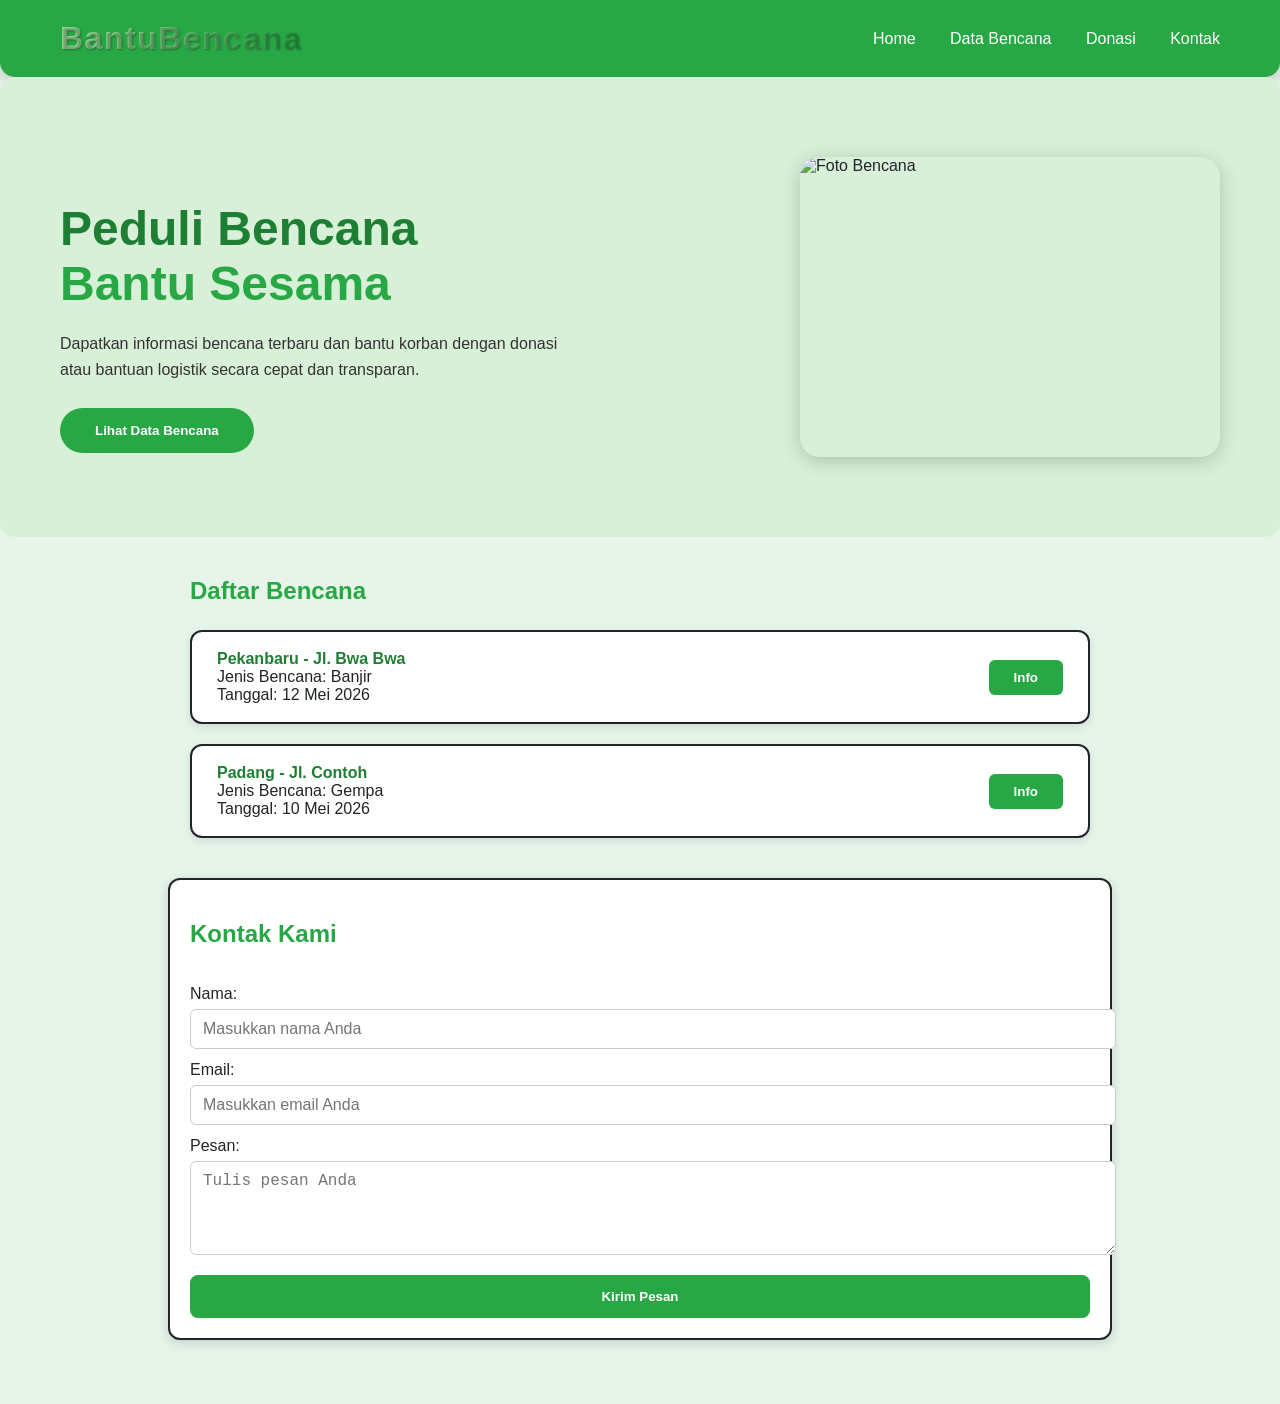
==== index.html @ 79b726b4 "Abdur - index.html & style.css" ====
<!DOCTYPE html>
<html lang="en">
  <head>
      <meta charset="UTF-8">
      <meta name="viewport" content="width=device-width, initial-scale=1.0">
      <title>Document</title>
      <link rel="stylesheet" href="style.css">
  </head>
  <body>
    <nav>
      <div class="logo">BantuBencana</div>
      <div class="menu">
        <a href="#">Home</a>
        <a href="#">Data Bencana</a>
        <a href="#">Donasi</a>
        <a href="#">Kontak</a>
      </div>
    </nav>

    <section class="hero">
      <div class="hero-text">
        <h1>Peduli Bencana <br><span>Bantu Sesama</span></h1>
        <p>Dapatkan informasi bencana terbaru dan bantu korban dengan 
          donasi atau bantuan logistik secara cepat dan transparan.
        </p>
        <button class="hero-btn" onclick="scrollToBencana()">Lihat Data Bencana</button>
      </div>
      <div class="hero-img" id="heroSlider">
        <img src="https://images.unsplash.com/photo-1547683905-f686c993aae5" class="active" alt="Foto Bencana">
        <img src="https://images.unsplash.com/photo-1506744038136-46273834b3fb" alt="Foto Bencana">
        <img src="https://images.unsplash.com/photo-1494526585095-c41746248156" alt="Foto Bencana">
      </div>
    </section>

    <main>
      <h2>Daftar Bencana</h2>
      <div id="bencanaList"></div>
    
      <div id="detailBencana" style="display:none;">
        <h3>Detail Bencana</h3>
        <p><strong>Tempat:</strong> <span id="tempat"></span></p>
        <p><strong>Jenis Bencana:</strong> <span id="jenis"></span></p>
        <p><strong>Tanggal:</strong> <span id="tanggal"></span></p>
        <p><strong>Deskripsi:</strong> <span id="deskripsi"></span></p>
        <br>
        <button class="donasi-btn" onclick="donasiBarang()">Donasi Barang</button>
        <button class="donasi-btn" onclick="donasiUang()">Donasi Uang</button>
      </div>
    </main>

    <section id="kontak" style="max-width:900px; margin:40px auto 60px; padding:20px; background:white; border:2px solid #212529; border-radius:12px; box-shadow:0 3px 12px rgba(0,0,0,0.15);">
      <h2>Kontak Kami</h2>
      <form id="contactForm" style="display:flex; flex-direction:column;">
        <label for="nama" style="margin:12px 0 6px;">Nama:</label>
        <input type="text" id="nama" required placeholder="Masukkan nama Anda" />

        <label for="email" style="margin:12px 0 6px;">Email:</label>
        <input type="email" id="email" required placeholder="Masukkan email Anda" />

        <label for="pesan" style="margin:12px 0 6px;">Pesan:</label>
        <textarea id="pesan" rows="4" required placeholder="Tulis pesan Anda"></textarea>

        <button type="submit">Kirim Pesan</button>
      </form>
    </section>

    <script src="script.js"></script>
  </body>
</html>
---- style.css ----
body {
  margin: 0;
  font-family: "Poppins", Arial, Helvetica, sans-serif;
  background: #e6f4ea;
  color: #212529;
}
nav {
  display: flex;
  justify-content: space-between;
  align-items: center;
  padding: 20px 60px;
  background: #28a745;
  color: white;
  box-shadow: 0 4px 15px rgba(0, 0, 0, 0.2);
  border-radius: 0 0 15px 15px;
}
.logo {
  font-family: "Poppins", sans-serif;
  font-size: 32px;
  font-weight: 700;
  background: linear-gradient(90deg, #a8e6a3, #28a745);
  -webkit-background-clip: text;
  -webkit-text-fill-color: transparent;
  letter-spacing: 1.5px;
  text-shadow: 1px 1px 2px rgba(0, 0, 0, 0.3);
}
.menu a {
  margin-left: 30px;
  text-decoration: none;
  color: white;
  font-weight: 500;
  transition:
    color 0.3s,
    transform 0.3s;
}
.menu a:hover {
  color: #d4f0d4;
  transform: scale(1.05);
}
.hero {
  display: flex;
  align-items: center;
  justify-content: space-between;
  padding: 80px 60px;
  background: #d8f0d8;
  gap: 40px;
  flex-wrap: wrap;
  border-radius: 15px;
}
.hero-text {
  max-width: 500px;
}
.hero-text h1 {
  font-size: 48px;
  margin-bottom: 20px;
  color: #1e7e34;
}
.hero-text span {
  color: #28a745;
}
.hero-text p {
  line-height: 1.6;
  margin-bottom: 25px;
  color: #333;
}
.hero-btn {
  background: #28a745;
  color: white;
  border: none;
  padding: 15px 35px;
  border-radius: 30px;
  font-weight: bold;
  cursor: pointer;
  transition:
    background 0.3s,
    transform 0.3s;
}
.hero-btn:hover {
  background: #1e7e34;
  transform: scale(1.05);
}
.hero-img {
  position: relative;
  width: 420px;
  height: 300px;
  border-radius: 20px;
  overflow: hidden;
  box-shadow: 0 4px 20px rgba(0, 0, 0, 0.2);
}
.hero-img img {
  width: 100%;
  height: 100%;
  object-fit: cover;
  position: absolute;
  top: 0;
  left: 0;
  opacity: 0;
  transition: opacity 1s ease-in-out;
}
.hero-img img.active {
  opacity: 1;
}
main {
  max-width: 900px;
  margin: 40px auto;
  padding: 0 20px;
}
h2 {
  color: #28a745;
  margin-bottom: 25px;
}
.bencana-item {
  display: flex;
  justify-content: space-between;
  align-items: center;
  border: 2px solid #212529;
  background: white;
  padding: 18px 25px;
  margin-bottom: 20px;
  border-radius: 12px;
  box-shadow: 0 3px 10px rgba(0, 0, 0, 0.1);
  transition:
    transform 0.3s,
    box-shadow 0.3s;
}
.bencana-item:hover {
  transform: translateY(-3px);
  box-shadow: 0 6px 20px rgba(0, 0, 0, 0.2);
}
.bencana-info strong {
  color: #1e7e34;
}
.info-btn {
  background: #28a745;
  border: none;
  color: white;
  padding: 10px 25px;
  border-radius: 6px;
  cursor: pointer;
  font-weight: bold;
  transition:
    background 0.3s,
    transform 0.3s;
}
.info-btn:hover {
  background: #1e7e34;
  transform: scale(1.05);
}
#detailBencana {
  margin-top: 30px;
  background: white;
  border: 2px solid #212529;
  border-radius: 12px;
  padding: 25px;
  box-shadow: 0 3px 12px rgba(0, 0, 0, 0.15);
}
#detailBencana h3 {
  color: #28a745;
}
.donasi-btn {
  background: #28a745;
  border: none;
  color: white;
  padding: 14px 30px;
  margin-right: 15px;
  border-radius: 8px;
  cursor: pointer;
  font-weight: bold;
  transition:
    background 0.3s,
    transform 0.3s;
}
.donasi-btn:hover {
  background: #1e7e34;
  transform: scale(1.05);
}
#kontak input,
#kontak textarea {
  width: 100%;
  padding: 10px 12px;
  border-radius: 6px;
  border: 1.5px solid #ccc;
  font-size: 1rem;
}
#kontak button {
  margin-top: 20px;
  background: #28a745;
  color: white;
  border: none;
  padding: 14px 30px;
  border-radius: 8px;
  font-weight: bold;
  cursor: pointer;
  transition:
    background 0.3s,
    transform 0.3s;
}
#kontak button:hover {
  background: #1e7e34;
  transform: scale(1.05);
}
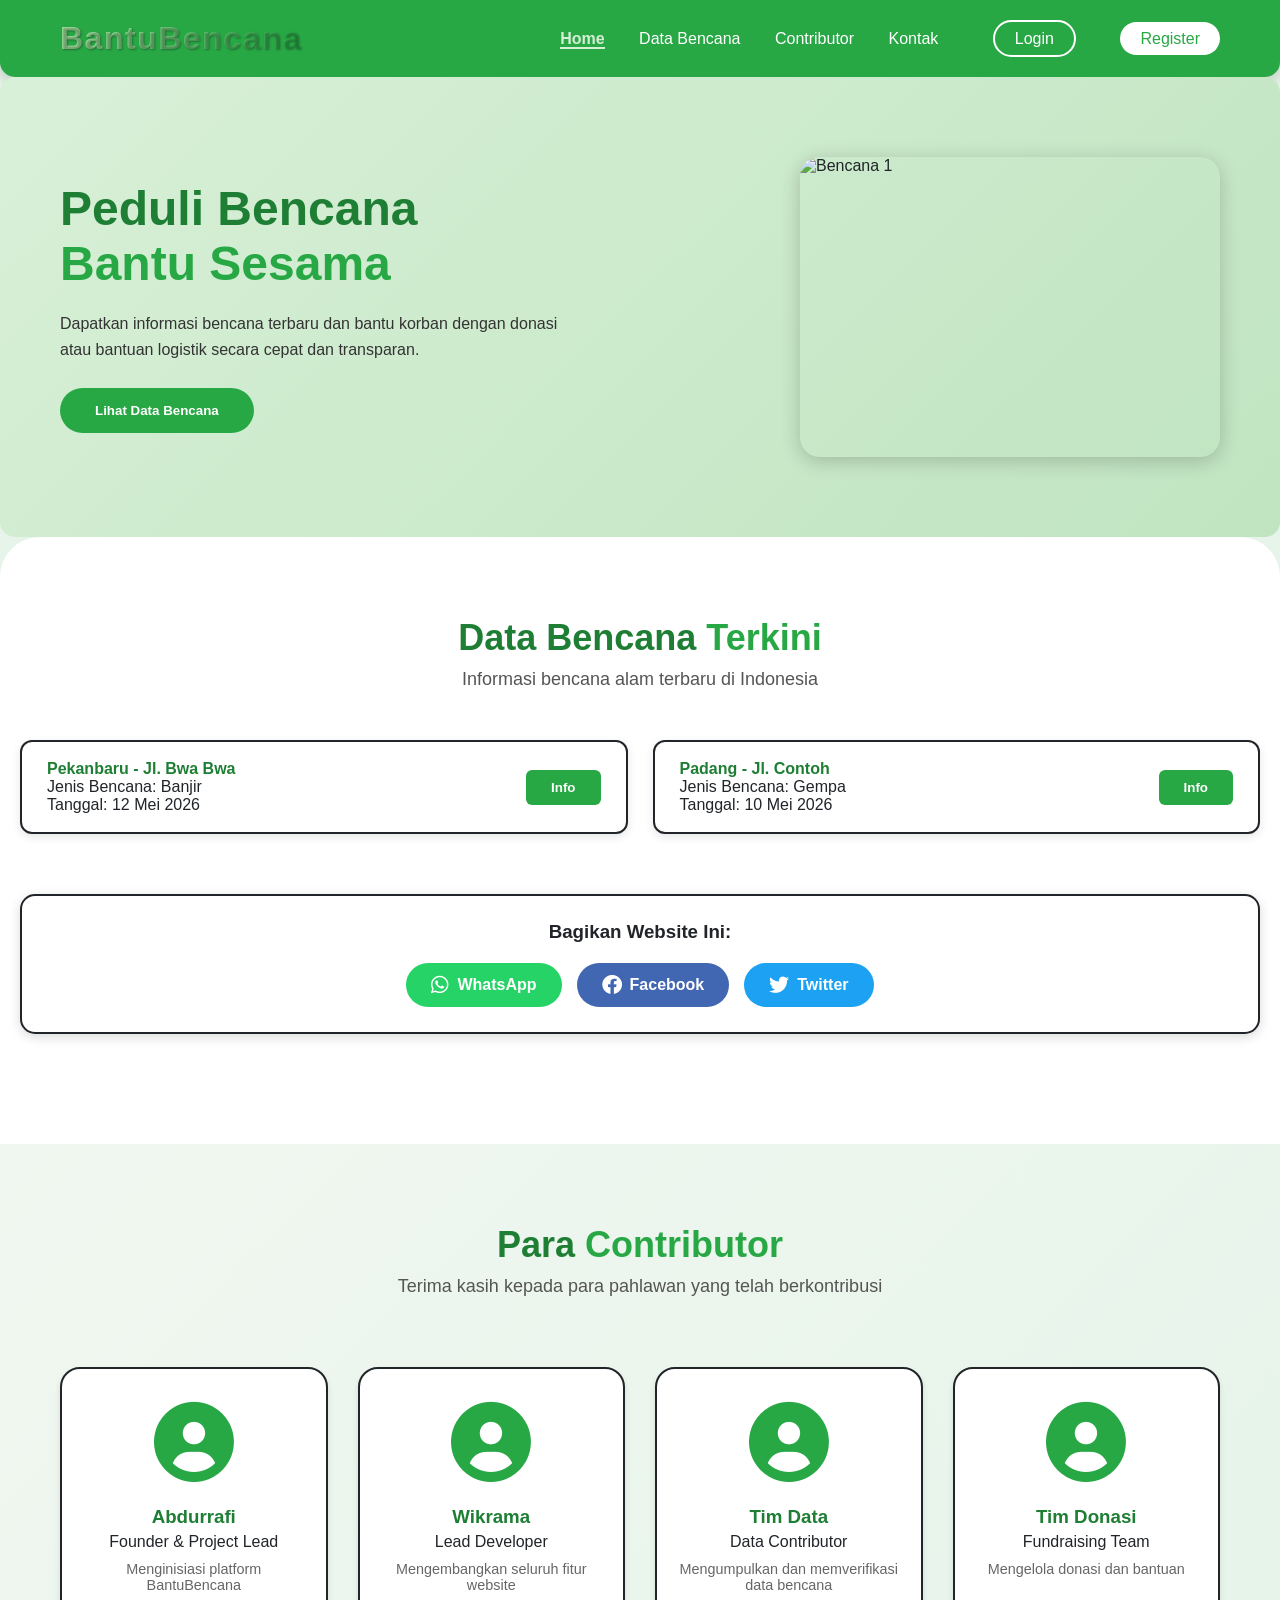
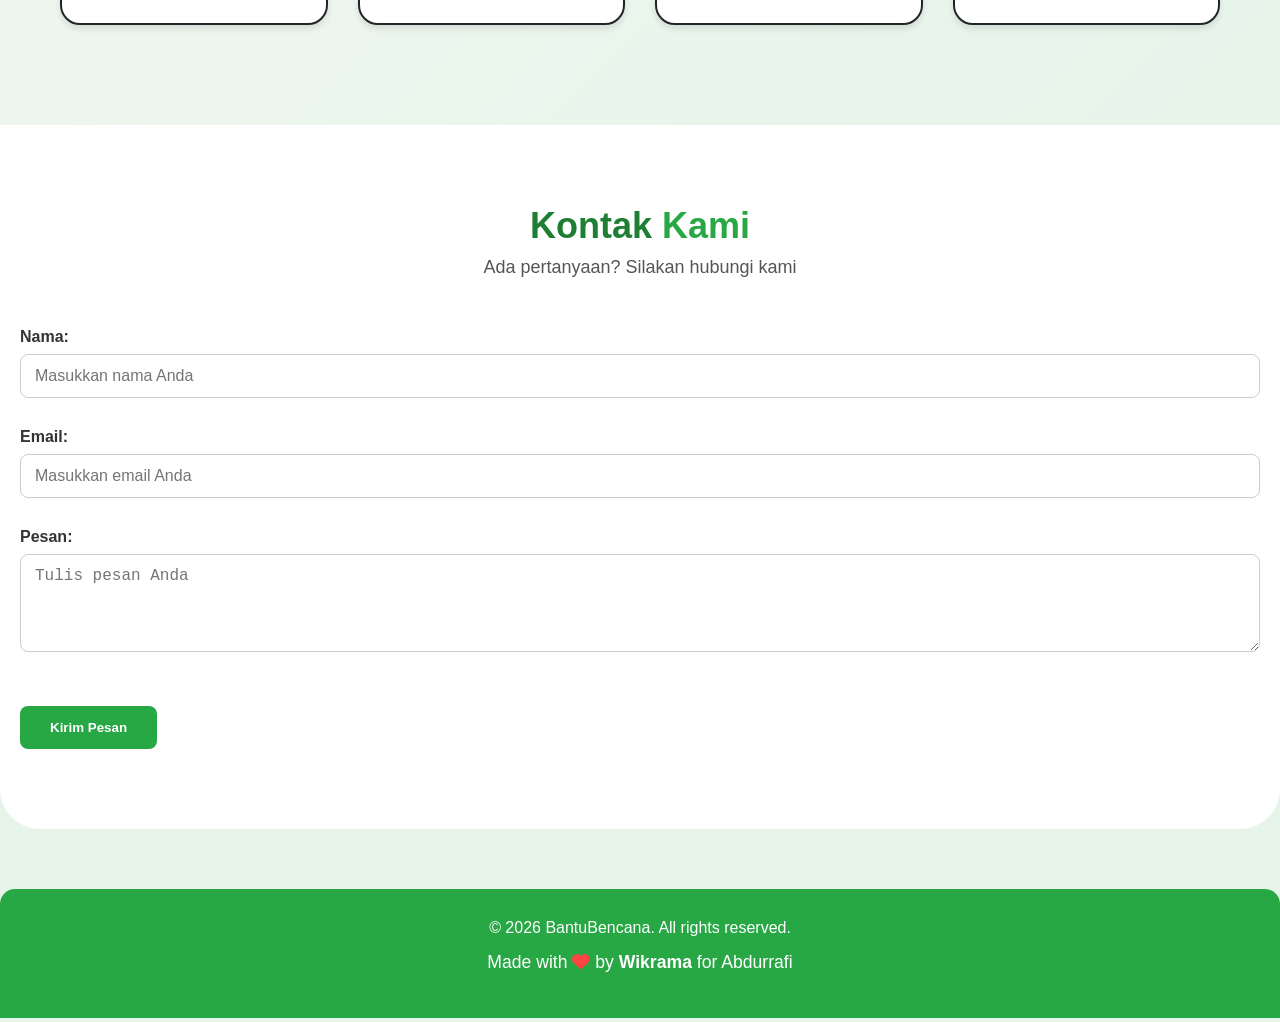
==== commit 8267571c: "fadlan - semua" ====
--- a/index.html
+++ b/index.html
@@ -1,69 +1,200 @@
 <!DOCTYPE html>
 <html lang="en">
-  <head>
-      <meta charset="UTF-8">
-      <meta name="viewport" content="width=device-width, initial-scale=1.0">
-      <title>Document</title>
-      <link rel="stylesheet" href="style.css">
-  </head>
-  <body>
+<head>
+    <meta charset="UTF-8">
+    <meta name="viewport" content="width=device-width, initial-scale=1.0">
+    <title>BantuBencana - Peduli Sesama</title>
+    <link rel="stylesheet" href="style.css">
+    <link rel="stylesheet" href="https://cdnjs.cloudflare.com/ajax/libs/font-awesome/6.0.0/css/all.min.css">
+</head>
+<body>
+
     <nav>
-      <div class="logo">BantuBencana</div>
-      <div class="menu">
-        <a href="#">Home</a>
-        <a href="#">Data Bencana</a>
-        <a href="#">Donasi</a>
-        <a href="#">Kontak</a>
-      </div>
+        <div class="logo">BantuBencana</div>
+        <div class="menu">
+            <a href="#home" class="active">Home</a>
+            <a href="#bencana">Data Bencana</a>
+            <a href="#contributor">Contributor</a>
+            <a href="#kontak">Kontak</a>
+            <div class="auth-links">
+                <a href="#" class="login-btn" onclick="openModal('login')">Login</a>
+                <a href="#" class="register-btn" onclick="openModal('register')">Register</a>
+            </div>
+        </div>
     </nav>
 
-    <section class="hero">
-      <div class="hero-text">
-        <h1>Peduli Bencana <br><span>Bantu Sesama</span></h1>
-        <p>Dapatkan informasi bencana terbaru dan bantu korban dengan 
-          donasi atau bantuan logistik secara cepat dan transparan.
-        </p>
-        <button class="hero-btn" onclick="scrollToBencana()">Lihat Data Bencana</button>
-      </div>
-      <div class="hero-img" id="heroSlider">
-        <img src="https://images.unsplash.com/photo-1547683905-f686c993aae5" class="active" alt="Foto Bencana">
-        <img src="https://images.unsplash.com/photo-1506744038136-46273834b3fb" alt="Foto Bencana">
-        <img src="https://images.unsplash.com/photo-1494526585095-c41746248156" alt="Foto Bencana">
-      </div>
-    </section>
-
-    <main>
-      <h2>Daftar Bencana</h2>
-      <div id="bencanaList"></div>
-    
-      <div id="detailBencana" style="display:none;">
-        <h3>Detail Bencana</h3>
-        <p><strong>Tempat:</strong> <span id="tempat"></span></p>
-        <p><strong>Jenis Bencana:</strong> <span id="jenis"></span></p>
-        <p><strong>Tanggal:</strong> <span id="tanggal"></span></p>
-        <p><strong>Deskripsi:</strong> <span id="deskripsi"></span></p>
-        <br>
-        <button class="donasi-btn" onclick="donasiBarang()">Donasi Barang</button>
-        <button class="donasi-btn" onclick="donasiUang()">Donasi Uang</button>
-      </div>
-    </main>
-
-    <section id="kontak" style="max-width:900px; margin:40px auto 60px; padding:20px; background:white; border:2px solid #212529; border-radius:12px; box-shadow:0 3px 12px rgba(0,0,0,0.15);">
-      <h2>Kontak Kami</h2>
-      <form id="contactForm" style="display:flex; flex-direction:column;">
-        <label for="nama" style="margin:12px 0 6px;">Nama:</label>
-        <input type="text" id="nama" required placeholder="Masukkan nama Anda" />
-
-        <label for="email" style="margin:12px 0 6px;">Email:</label>
-        <input type="email" id="email" required placeholder="Masukkan email Anda" />
-
-        <label for="pesan" style="margin:12px 0 6px;">Pesan:</label>
-        <textarea id="pesan" rows="4" required placeholder="Tulis pesan Anda"></textarea>
-
-        <button type="submit">Kirim Pesan</button>
-      </form>
-    </section>
+
+    <section id="home" class="hero">
+        <div class="hero-text">
+            <h1>Peduli Bencana <br><span>Bantu Sesama</span></h1>
+            <p>Dapatkan informasi bencana terbaru dan bantu korban dengan donasi atau bantuan logistik secara cepat dan transparan.</p>
+            <button class="hero-btn" onclick="scrollToSection('bencana')">Lihat Data Bencana</button>
+        </div>
+        <div class="hero-img" id="heroSlider">
+            <img src="https://images.unsplash.com/photo-1547683905-f686c993aae5?w=500" class="active" alt="Bencana 1">
+            <img src="https://images.unsplash.com/photo-1506744038136-46273834b3fb?w=500" alt="Bencana 2">
+            <img src="https://images.unsplash.com/photo-1494526585095-c41746248156?w=500" alt="Bencana 3">
+        </div>
+    </section>
+
+    <section id="bencana" class="section">
+        <div class="section-header">
+            <h2>Data Bencana <span>Terkini</span></h2>
+            <p>Informasi bencana alam terbaru di Indonesia</p>
+        </div>
+        
+        <div class="bencana-grid" id="bencanaList">
+        </div>
+
+        <div class="social-share">
+            <h3>Bagikan Website Ini:</h3>
+            <div class="share-buttons">
+                <a href="#" class="share-btn whatsapp" onclick="shareWhatsApp()"><i class="fab fa-whatsapp"></i> WhatsApp</a>
+                <a href="#" class="share-btn facebook" onclick="shareFacebook()"><i class="fab fa-facebook"></i> Facebook</a>
+                <a href="#" class="share-btn twitter" onclick="shareTwitter()"><i class="fab fa-twitter"></i> Twitter</a>
+            </div>
+        </div>
+    </section>
+
+    <section id="contributor" class="section">
+        <div class="section-header">
+            <h2>Para <span>Contributor</span></h2>
+            <p>Terima kasih kepada para pahlawan yang telah berkontribusi</p>
+        </div>
+
+        <div class="contributor-grid">
+            <div class="contributor-card">
+                <div class="contributor-icon">
+                    <i class="fas fa-user-circle"></i>
+                </div>
+                <h3>Abdurrafi</h3>
+                <p>Founder & Project Lead</p>
+                <p class="contributor-desc">Menginisiasi platform BantuBencana</p>
+            </div>
+            
+            <div class="contributor-card">
+                <div class="contributor-icon">
+                    <i class="fas fa-user-circle"></i>
+                </div>
+                <h3>Wikrama</h3>
+                <p>Lead Developer</p>
+                <p class="contributor-desc">Mengembangkan seluruh fitur website</p>
+            </div>
+            
+            <div class="contributor-card">
+                <div class="contributor-icon">
+                    <i class="fas fa-user-circle"></i>
+                </div>
+                <h3>Tim Data</h3>
+                <p>Data Contributor</p>
+                <p class="contributor-desc">Mengumpulkan dan memverifikasi data bencana</p>
+            </div>
+            
+            <div class="contributor-card">
+                <div class="contributor-icon">
+                    <i class="fas fa-user-circle"></i>
+                </div>
+                <h3>Tim Donasi</h3>
+                <p>Fundraising Team</p>
+                <p class="contributor-desc">Mengelola donasi dan bantuan</p>
+            </div>
+        </div>
+    </section>
+
+    <section id="kontak" class="section">
+        <div class="section-header">
+            <h2>Kontak <span>Kami</span></h2>
+            <p>Ada pertanyaan? Silakan hubungi kami</p>
+        </div>
+
+        <div class="kontak-container">
+            <form id="contactForm">
+                <div class="form-group">
+                    <label for="nama">Nama:</label>
+                    <input type="text" id="nama" required placeholder="Masukkan nama Anda">
+                </div>
+
+                <div class="form-group">
+                    <label for="email">Email:</label>
+                    <input type="email" id="email" required placeholder="Masukkan email Anda">
+                </div>
+
+                <div class="form-group">
+                    <label for="pesan">Pesan:</label>
+                    <textarea id="pesan" rows="4" required placeholder="Tulis pesan Anda"></textarea>
+                </div>
+
+                <button type="submit">Kirim Pesan</button>
+            </form>
+        </div>
+    </section>
+
+    <div id="authModal" class="modal">
+        <div class="modal-content">
+            <span class="close" onclick="closeModal()">&times;</span>
+            <div id="loginForm">
+                <h2>Login ke <span>BantuBencana</span></h2>
+                <form onsubmit="handleLogin(event)">
+                    <div class="form-group">
+                        <label for="loginEmail">Email</label>
+                        <input type="email" id="loginEmail" required placeholder="Masukkan email">
+                    </div>
+                    <div class="form-group">
+                        <label for="loginPassword">Password</label>
+                        <input type="password" id="loginPassword" required placeholder="Masukkan password">
+                    </div>
+                    <button type="submit" class="auth-btn">Login</button>
+                </form>
+                <p class="auth-link">Belum punya akun? <a href="#" onclick="switchModal('register')">Daftar</a></p>
+            </div>
+
+            <div id="registerForm" style="display:none;">
+                <h2>Daftar <span>BantuBencana</span></h2>
+                <form onsubmit="handleRegister(event)">
+                    <div class="form-group">
+                        <label for="regNama">Nama Lengkap</label>
+                        <input type="text" id="regNama" required placeholder="Masukkan nama">
+                    </div>
+                    <div class="form-group">
+                        <label for="regEmail">Email</label>
+                        <input type="email" id="regEmail" required placeholder="Masukkan email">
+                    </div>
+                    <div class="form-group">
+                        <label for="regPassword">Password</label>
+                        <input type="password" id="regPassword" required placeholder="Buat password">
+                    </div>
+                    <div class="form-group">
+                        <label for="regConfirm">Konfirmasi Password</label>
+                        <input type="password" id="regConfirm" required placeholder="Ulangi password">
+                    </div>
+                    <button type="submit" class="auth-btn">Daftar</button>
+                </form>
+                <p class="auth-link">Sudah punya akun? <a href="#" onclick="switchModal('login')">Login</a></p>
+            </div>
+        </div>
+    </div>
+
+    <div id="detailModal" class="modal">
+        <div class="modal-content">
+            <span class="close" onclick="closeDetailModal()">&times;</span>
+            <h3 id="modalTempat"></h3>
+            <p><strong>Jenis Bencana:</strong> <span id="modalJenis"></span></p>
+            <p><strong>Tanggal:</strong> <span id="modalTanggal"></span></p>
+            <p><strong>Deskripsi:</strong> <span id="modalDeskripsi"></span></p>
+            <div class="modal-actions">
+                <button class="donasi-btn" onclick="donasiBarang()">Donasi Barang</button>
+                <button class="donasi-btn" onclick="donasiUang()">Donasi Uang</button>
+            </div>
+        </div>
+    </div>
+
+    <footer>
+        <div class="footer-content">
+            <p>&copy; 2026 BantuBencana. All rights reserved.</p>
+            <p class="made-by">Made with <i class="fas fa-heart" style="color: #ff4444;"></i> by <strong>Wikrama</strong> for Abdurrafi</p>
+        </div>
+    </footer>
 
     <script src="script.js"></script>
-  </body>
+</body>
 </html>
--- a/style.css
+++ b/style.css
@@ -1,9 +1,16 @@
+* {
+  margin: 0;
+  padding: 0;
+  box-sizing: border-box;
+}
+
 body {
   margin: 0;
   font-family: "Poppins", Arial, Helvetica, sans-serif;
   background: #e6f4ea;
   color: #212529;
 }
+
 nav {
   display: flex;
   justify-content: space-between;
@@ -14,16 +21,18 @@
   box-shadow: 0 4px 15px rgba(0, 0, 0, 0.2);
   border-radius: 0 0 15px 15px;
 }
+
 .logo {
   font-family: "Poppins", sans-serif;
   font-size: 32px;
   font-weight: 700;
   background: linear-gradient(90deg, #a8e6a3, #28a745);
-  -webkit-background-clip: text;
+  background-clip: text;
   -webkit-text-fill-color: transparent;
   letter-spacing: 1.5px;
   text-shadow: 1px 1px 2px rgba(0, 0, 0, 0.3);
 }
+
 .menu a {
   margin-left: 30px;
   text-decoration: none;
@@ -33,10 +42,12 @@
     color 0.3s,
     transform 0.3s;
 }
+
 .menu a:hover {
   color: #d4f0d4;
   transform: scale(1.05);
 }
+
 .hero {
   display: flex;
   align-items: center;
@@ -47,22 +58,27 @@
   flex-wrap: wrap;
   border-radius: 15px;
 }
+
 .hero-text {
   max-width: 500px;
 }
+
 .hero-text h1 {
   font-size: 48px;
   margin-bottom: 20px;
   color: #1e7e34;
 }
+
 .hero-text span {
   color: #28a745;
 }
+
 .hero-text p {
   line-height: 1.6;
   margin-bottom: 25px;
   color: #333;
 }
+
 .hero-btn {
   background: #28a745;
   color: white;
@@ -75,10 +91,12 @@
     background 0.3s,
     transform 0.3s;
 }
+
 .hero-btn:hover {
   background: #1e7e34;
   transform: scale(1.05);
 }
+
 .hero-img {
   position: relative;
   width: 420px;
@@ -87,6 +105,7 @@
   overflow: hidden;
   box-shadow: 0 4px 20px rgba(0, 0, 0, 0.2);
 }
+
 .hero-img img {
   width: 100%;
   height: 100%;
@@ -97,18 +116,22 @@
   opacity: 0;
   transition: opacity 1s ease-in-out;
 }
+
 .hero-img img.active {
   opacity: 1;
 }
+
 main {
   max-width: 900px;
   margin: 40px auto;
   padding: 0 20px;
 }
+
 h2 {
   color: #28a745;
   margin-bottom: 25px;
 }
+
 .bencana-item {
   display: flex;
   justify-content: space-between;
@@ -123,13 +146,16 @@
     transform 0.3s,
     box-shadow 0.3s;
 }
+
 .bencana-item:hover {
   transform: translateY(-3px);
   box-shadow: 0 6px 20px rgba(0, 0, 0, 0.2);
 }
+
 .bencana-info strong {
   color: #1e7e34;
 }
+
 .info-btn {
   background: #28a745;
   border: none;
@@ -142,10 +168,12 @@
     background 0.3s,
     transform 0.3s;
 }
+
 .info-btn:hover {
   background: #1e7e34;
   transform: scale(1.05);
 }
+
 #detailBencana {
   margin-top: 30px;
   background: white;
@@ -154,9 +182,11 @@
   padding: 25px;
   box-shadow: 0 3px 12px rgba(0, 0, 0, 0.15);
 }
+
 #detailBencana h3 {
   color: #28a745;
 }
+
 .donasi-btn {
   background: #28a745;
   border: none;
@@ -170,18 +200,33 @@
     background 0.3s,
     transform 0.3s;
 }
+
 .donasi-btn:hover {
   background: #1e7e34;
   transform: scale(1.05);
 }
+
+#kontak {
+  padding: 30px;
+}
+
 #kontak input,
 #kontak textarea {
   width: 100%;
-  padding: 10px 12px;
-  border-radius: 6px;
+  padding: 12px 14px;
+  border-radius: 8px;
   border: 1.5px solid #ccc;
   font-size: 1rem;
-}
+  margin-bottom: 10px;
+  outline: none;
+  transition: border 0.3s;
+}
+
+#kontak input:focus,
+#kontak textarea:focus {
+  border-color: #28a745;
+}
+
 #kontak button {
   margin-top: 20px;
   background: #28a745;
@@ -195,7 +240,496 @@
     background 0.3s,
     transform 0.3s;
 }
+
 #kontak button:hover {
   background: #1e7e34;
   transform: scale(1.05);
 }
+
+
+
+
+.auth-links {
+    display: inline-block;
+    margin-left: 20px;
+}
+
+.login-btn, .register-btn {
+    padding: 8px 20px;
+    border-radius: 25px;
+    transition: all 0.3s;
+}
+
+.login-btn {
+    background: transparent;
+    border: 2px solid white;
+    margin-right: 10px;
+}
+
+.login-btn:hover {
+    background: white;
+    color: #28a745 !important;
+}
+
+.register-btn {
+    background: white;
+    color: #28a745 !important;
+}
+
+.register-btn:hover {
+    background: #f0f0f0;
+    transform: scale(1.05);
+}
+
+
+.menu a.active {
+    color: #d4f0d4;
+    font-weight: 600;
+    border-bottom: 2px solid #d4f0d4;
+}
+
+
+.social-share {
+    background: white;
+    padding: 25px;
+    border-radius: 15px;
+    margin: 30px 0;
+    border: 2px solid #212529;
+    box-shadow: 0 3px 12px rgba(0,0,0,0.15);
+    text-align: center;
+}
+
+.share-buttons {
+    display: flex;
+    gap: 15px;
+    justify-content: center;
+    margin-top: 20px;
+    flex-wrap: wrap;
+}
+
+.share-btn {
+    padding: 12px 25px;
+    border-radius: 30px;
+    text-decoration: none;
+    color: white;
+    font-weight: 600;
+    transition: all 0.3s;
+    display: inline-flex;
+    align-items: center;
+    gap: 8px;
+}
+
+.share-btn i {
+    font-size: 20px;
+}
+
+.share-btn.whatsapp {
+    background: #25D366;
+}
+
+.share-btn.facebook {
+    background: #4267B2;
+}
+
+.share-btn.twitter {
+    background: #1DA1F2;
+}
+
+.share-btn:hover {
+    transform: translateY(-3px);
+    box-shadow: 0 5px 15px rgba(0,0,0,0.2);
+}
+
+
+footer {
+    background: #28a745;
+    color: white;
+    padding: 30px 0;
+    margin-top: 60px;
+    border-radius: 15px 15px 0 0;
+}
+
+.footer-content {
+    max-width: 900px;
+    margin: 0 auto;
+    text-align: center;
+    padding: 0 20px;
+}
+
+.made-by {
+    margin: 15px 0;
+    font-size: 1.1em;
+}
+
+.footer-links {
+    display: flex;
+    gap: 20px;
+    justify-content: center;
+    margin-top: 15px;
+}
+
+.footer-links a {
+    color: white;
+    text-decoration: none;
+    font-size: 0.9em;
+}
+
+.footer-links a:hover {
+    text-decoration: underline;
+}
+
+
+.page-header {
+    background: #d8f0d8;
+    text-align: center;
+    padding: 60px 20px;
+    border-radius: 15px;
+    margin: 20px;
+}
+
+.page-header h1 {
+    font-size: 42px;
+    color: #1e7e34;
+}
+
+.page-header span {
+    color: #28a745;
+}
+
+
+.auth-container {
+    min-height: 70vh;
+    display: flex;
+    align-items: center;
+    justify-content: center;
+    padding: 40px 20px;
+}
+
+.auth-card {
+    background: white;
+    padding: 40px;
+    border-radius: 20px;
+    border: 2px solid #212529;
+    box-shadow: 0 5px 20px rgba(0,0,0,0.2);
+    width: 100%;
+    max-width: 450px;
+}
+
+.auth-card h2 {
+    text-align: center;
+    margin-bottom: 30px;
+}
+
+.auth-card h2 span {
+    color: #28a745;
+}
+
+.form-group {
+    margin-bottom: 20px;
+}
+
+.form-group label {
+    display: block;
+    margin-bottom: 8px;
+    font-weight: 600;
+    color: #333;
+}
+
+.form-group input {
+    width: 100%;
+    padding: 12px 15px;
+    border: 2px solid #ddd;
+    border-radius: 8px;
+    font-size: 16px;
+    transition: border 0.3s;
+}
+
+.form-group input:focus {
+    border-color: #28a745;
+    outline: none;
+}
+
+.auth-btn {
+    width: 100%;
+    padding: 14px;
+    background: #28a745;
+    color: white;
+    border: none;
+    border-radius: 8px;
+    font-size: 18px;
+    font-weight: 600;
+    cursor: pointer;
+    transition: all 0.3s;
+}
+
+.auth-btn:hover {
+    background: #1e7e34;
+    transform: scale(1.02);
+}
+
+.auth-link {
+    text-align: center;
+    margin-top: 20px;
+}
+
+.auth-link a {
+    color: #28a745;
+    text-decoration: none;
+    font-weight: 600;
+}
+
+.auth-link a:hover {
+    text-decoration: underline;
+}
+
+
+.bencana-page {
+    max-width: 1200px;
+}
+
+.bencana-grid {
+    display: grid;
+    grid-template-columns: repeat(auto-fit, minmax(350px, 1fr));
+    gap: 25px;
+    margin: 40px 0;
+}
+
+.bencana-card {
+    background: white;
+    border: 2px solid #212529;
+    border-radius: 15px;
+    padding: 20px;
+    transition: all 0.3s;
+    cursor: pointer;
+}
+
+.bencana-card:hover {
+    transform: translateY(-5px);
+    box-shadow: 0 8px 25px rgba(0,0,0,0.2);
+}
+
+.bencana-card h3 {
+    color: #1e7e34;
+    margin-bottom: 10px;
+}
+
+.card-footer {
+    display: flex;
+    justify-content: space-between;
+    align-items: center;
+    margin-top: 15px;
+}
+
+
+.modal {
+    display: none;
+    position: fixed;
+    z-index: 1000;
+    left: 0;
+    top: 0;
+    width: 100%;
+    height: 100%;
+    background: rgba(0,0,0,0.5);
+}
+
+.modal-content {
+    background: white;
+    margin: 10% auto;
+    padding: 30px;
+    border-radius: 20px;
+    max-width: 500px;
+    position: relative;
+    border: 2px solid #212529;
+}
+
+.close {
+    position: absolute;
+    right: 20px;
+    top: 10px;
+    font-size: 30px;
+    cursor: pointer;
+    color: #666;
+}
+
+.close:hover {
+    color: #000;
+}
+
+
+.contributor-grid {
+    display: grid;
+    grid-template-columns: repeat(auto-fit, minmax(250px, 1fr));
+    gap: 30px;
+    padding: 20px;
+    max-width: 1200px;
+    margin: 0 auto;
+}
+
+.contributor-card {
+    background: white;
+    border: 2px solid #212529;
+    border-radius: 20px;
+    padding: 30px 20px;
+    text-align: center;
+    transition: all 0.3s;
+}
+
+.contributor-card:hover {
+    transform: translateY(-5px);
+    box-shadow: 0 8px 25px rgba(0,0,0,0.2);
+}
+
+.contributor-icon {
+    font-size: 80px;
+    color: #28a745;
+    margin-bottom: 15px;
+}
+
+.contributor-card h3 {
+    color: #1e7e34;
+    margin-bottom: 5px;
+}
+
+.contributor-desc {
+    margin-top: 10px;
+    color: #666;
+    font-size: 0.9em;
+}
+
+
+@media (max-width: 768px) {
+    nav {
+        flex-direction: column;
+        padding: 15px;
+    }
+    
+    .menu {
+        margin-top: 15px;
+        display: flex;
+        flex-wrap: wrap;
+        justify-content: center;
+        gap: 10px;
+    }
+    
+    .menu a {
+        margin: 5px;
+    }
+    
+    .auth-links {
+        margin-left: 0;
+        margin-top: 10px;
+    }
+    
+    .hero {
+        padding: 40px 20px;
+    }
+    
+    .hero-text h1 {
+        font-size: 32px;
+    }
+}
+
+
+.section {
+    padding: 80px 20px !important;
+    scroll-margin-top: 80px; 
+}
+
+#home {
+    padding: 80px 60px !important;
+}
+
+
+html {
+    scroll-behavior: smooth;
+}
+
+#home {
+    background: linear-gradient(135deg, #d8f0d8 0%, #c0e4c0 100%);
+}
+
+#bencana {
+    background: #ffffff;
+    border-radius: 40px 40px 0 0;
+}
+
+#contributor {
+    background: linear-gradient(135deg, #f0f7f0 0%, #e6f4ea 100%);
+}
+
+#kontak {
+    background: #ffffff;
+    border-radius: 0 0 40px 40px;
+}
+
+.bencana-card {
+    background: white;
+    border: 2px solid #212529;
+    border-radius: 15px;
+    padding: 25px;
+    transition: all 0.3s ease;
+    cursor: pointer;
+    box-shadow: 0 4px 6px rgba(0,0,0,0.1);
+}
+
+.bencana-card:hover {
+    transform: translateY(-8px);
+    box-shadow: 0 12px 20px rgba(0,0,0,0.15);
+    border-color: #28a745;
+}
+
+.contributor-card {
+    background: white;
+    border: 2px solid #212529;
+    border-radius: 20px;
+    padding: 30px 20px;
+    text-align: center;
+    transition: all 0.3s ease;
+    box-shadow: 0 4px 6px rgba(0,0,0,0.1);
+}
+
+.contributor-card:hover {
+    transform: translateY(-5px);
+    box-shadow: 0 15px 25px rgba(0,0,0,0.2);
+    border-color: #28a745;
+}
+
+.section-header {
+    text-align: center;
+    margin-bottom: 50px;
+}
+
+.section-header h2 {
+    font-size: 36px;
+    color: #1e7e34;
+    margin-bottom: 10px;
+}
+
+.section-header h2 span {
+    color: #28a745;
+}
+
+.section-header p {
+    color: #555;
+    font-size: 18px;
+}
+
+.menu a.active {
+    color: #d4f0d4;
+    font-weight: 600;
+    border-bottom: 2px solid #d4f0d4;
+}
+
+@media (max-width: 768px) {
+    .section {
+        padding: 60px 15px !important;
+    }
+    
+    #home {
+        padding: 60px 20px !important;
+    }
+    
+    .section-header h2 {
+        font-size: 28px;
+    }
+}
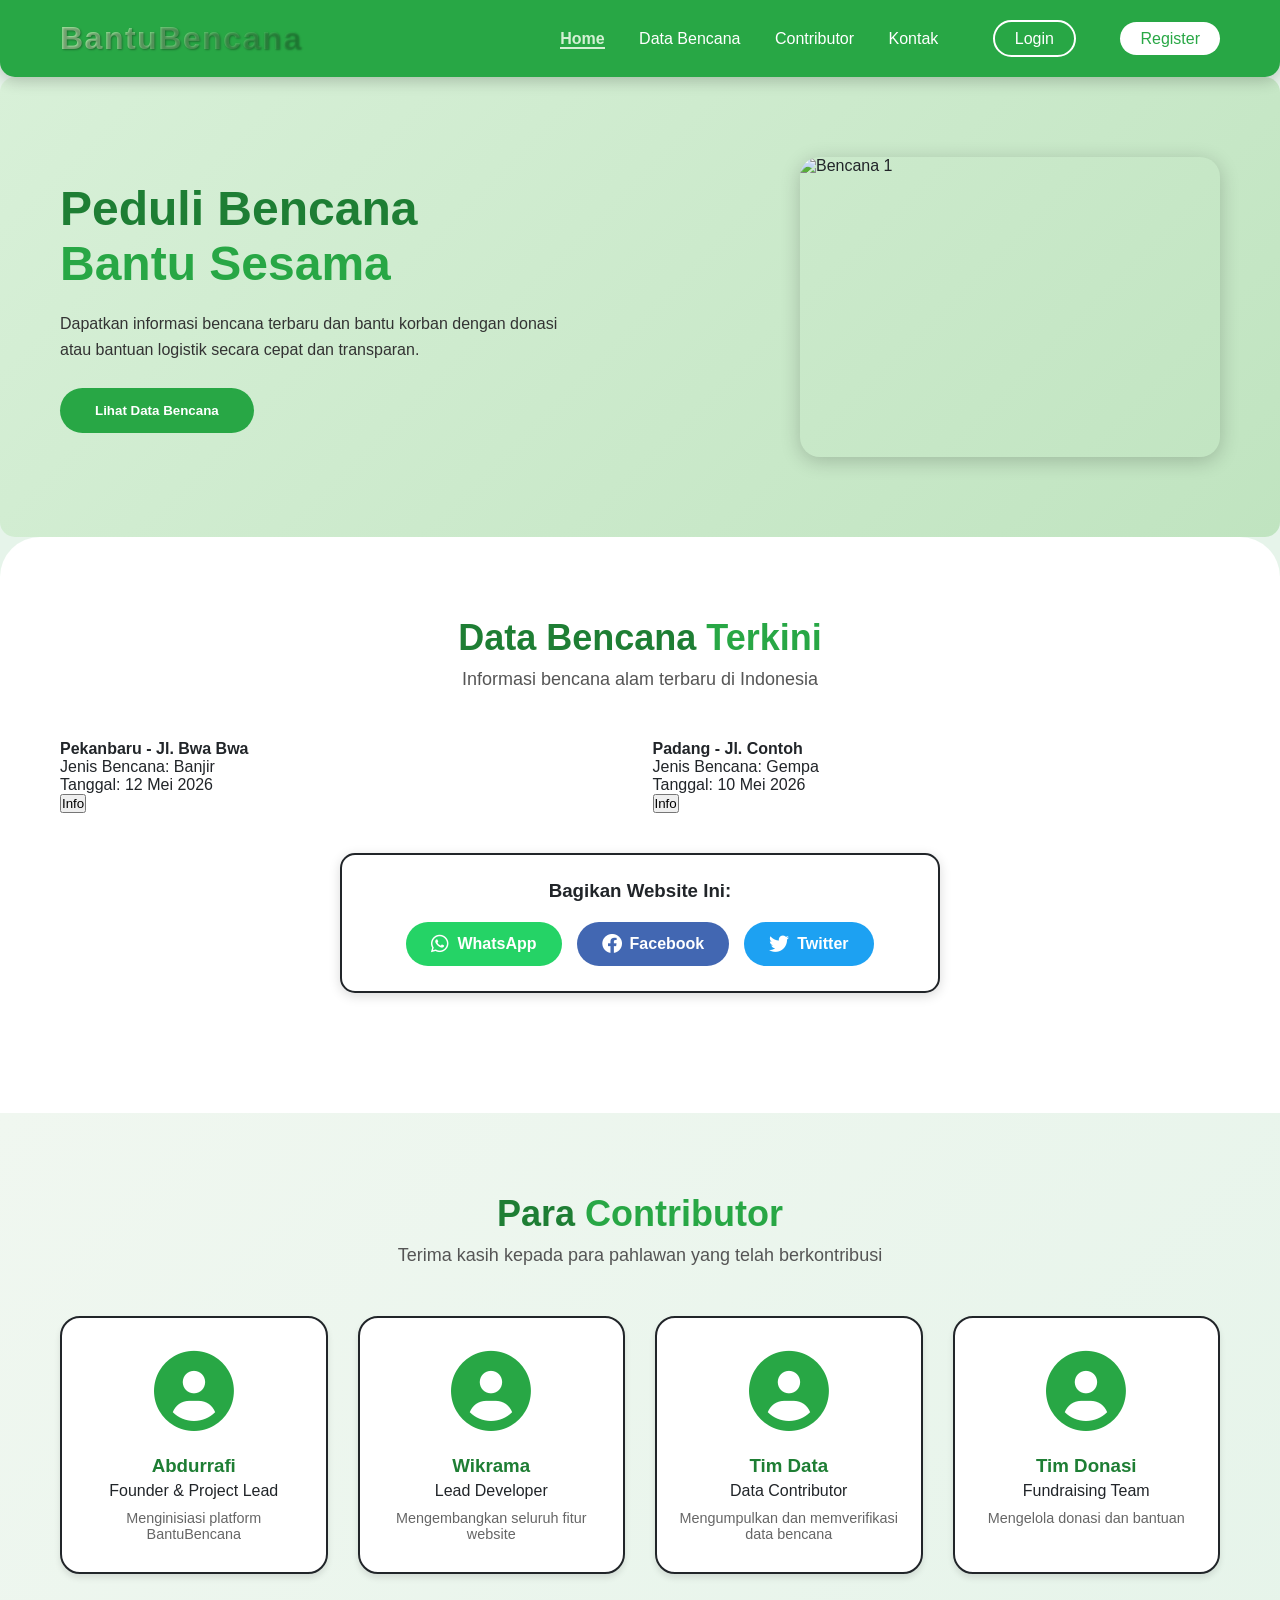
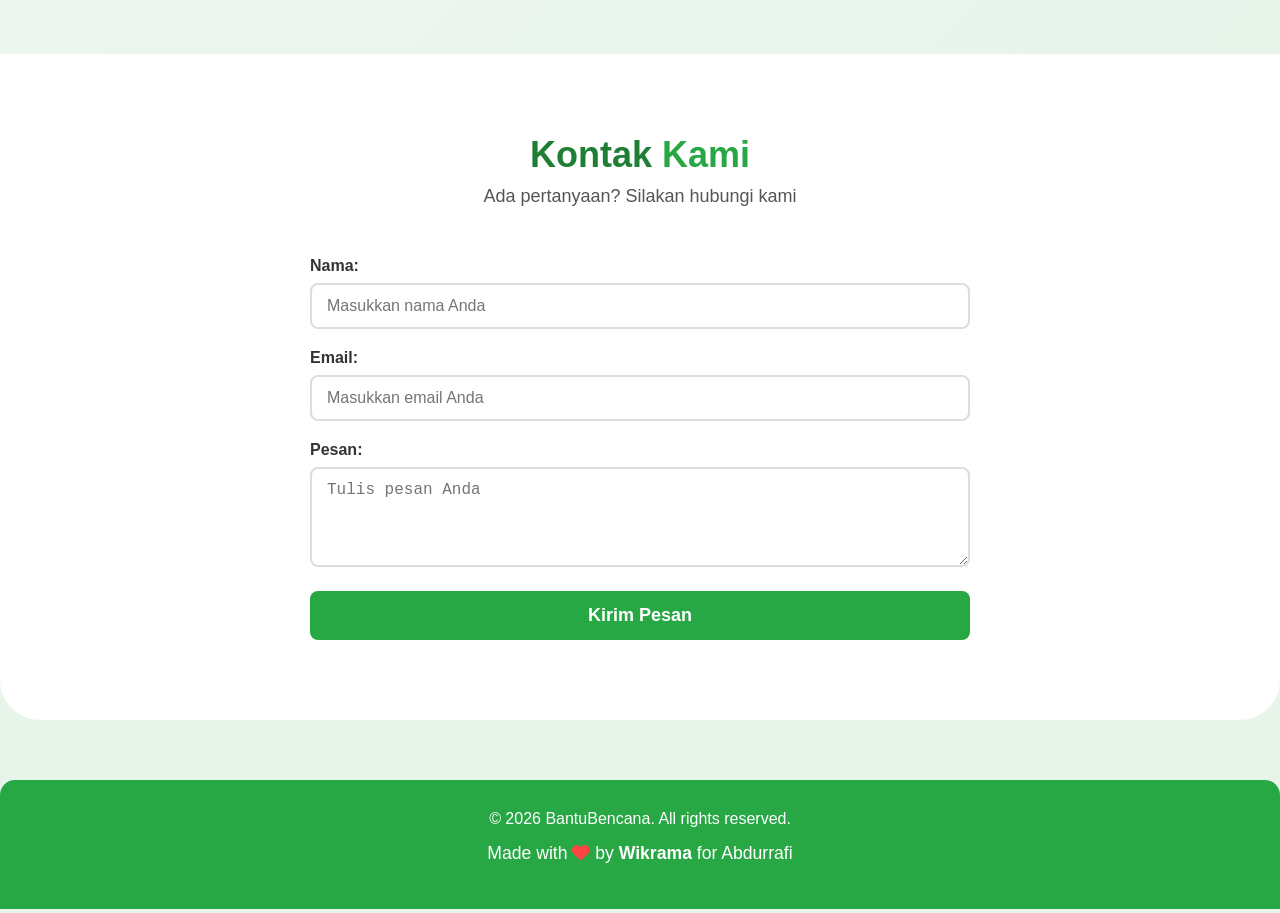
==== commit 3912a29e: "fadlan - semua" ====
--- a/index.html
+++ b/index.html
@@ -8,21 +8,19 @@
     <link rel="stylesheet" href="https://cdnjs.cloudflare.com/ajax/libs/font-awesome/6.0.0/css/all.min.css">
 </head>
 <body>
-
     <nav>
         <div class="logo">BantuBencana</div>
         <div class="menu">
-            <a href="#home" class="active">Home</a>
+            <a href="#home">Home</a>
             <a href="#bencana">Data Bencana</a>
             <a href="#contributor">Contributor</a>
             <a href="#kontak">Kontak</a>
             <div class="auth-links">
-                <a href="#" class="login-btn" onclick="openModal('login')">Login</a>
-                <a href="#" class="register-btn" onclick="openModal('register')">Register</a>
+                <a href="login.html" class="login-btn">Login</a>
+                <a href="register.html" class="register-btn">Register</a>
             </div>
         </div>
     </nav>
-
 
     <section id="home" class="hero">
         <div class="hero-text">
@@ -42,10 +40,7 @@
             <h2>Data Bencana <span>Terkini</span></h2>
             <p>Informasi bencana alam terbaru di Indonesia</p>
         </div>
-        
-        <div class="bencana-grid" id="bencanaList">
-        </div>
-
+        <div class="bencana-grid" id="bencanaList"></div>
         <div class="social-share">
             <h3>Bagikan Website Ini:</h3>
             <div class="share-buttons">
@@ -61,39 +56,27 @@
             <h2>Para <span>Contributor</span></h2>
             <p>Terima kasih kepada para pahlawan yang telah berkontribusi</p>
         </div>
-
         <div class="contributor-grid">
             <div class="contributor-card">
-                <div class="contributor-icon">
-                    <i class="fas fa-user-circle"></i>
-                </div>
+                <div class="contributor-icon"><i class="fas fa-user-circle"></i></div>
                 <h3>Abdurrafi</h3>
                 <p>Founder & Project Lead</p>
                 <p class="contributor-desc">Menginisiasi platform BantuBencana</p>
             </div>
-            
             <div class="contributor-card">
-                <div class="contributor-icon">
-                    <i class="fas fa-user-circle"></i>
-                </div>
+                <div class="contributor-icon"><i class="fas fa-user-circle"></i></div>
                 <h3>Wikrama</h3>
                 <p>Lead Developer</p>
                 <p class="contributor-desc">Mengembangkan seluruh fitur website</p>
             </div>
-            
             <div class="contributor-card">
-                <div class="contributor-icon">
-                    <i class="fas fa-user-circle"></i>
-                </div>
+                <div class="contributor-icon"><i class="fas fa-user-circle"></i></div>
                 <h3>Tim Data</h3>
                 <p>Data Contributor</p>
                 <p class="contributor-desc">Mengumpulkan dan memverifikasi data bencana</p>
             </div>
-            
             <div class="contributor-card">
-                <div class="contributor-icon">
-                    <i class="fas fa-user-circle"></i>
-                </div>
+                <div class="contributor-icon"><i class="fas fa-user-circle"></i></div>
                 <h3>Tim Donasi</h3>
                 <p>Fundraising Team</p>
                 <p class="contributor-desc">Mengelola donasi dan bantuan</p>
@@ -106,73 +89,24 @@
             <h2>Kontak <span>Kami</span></h2>
             <p>Ada pertanyaan? Silakan hubungi kami</p>
         </div>
-
         <div class="kontak-container">
             <form id="contactForm">
                 <div class="form-group">
                     <label for="nama">Nama:</label>
                     <input type="text" id="nama" required placeholder="Masukkan nama Anda">
                 </div>
-
                 <div class="form-group">
                     <label for="email">Email:</label>
                     <input type="email" id="email" required placeholder="Masukkan email Anda">
                 </div>
-
                 <div class="form-group">
                     <label for="pesan">Pesan:</label>
                     <textarea id="pesan" rows="4" required placeholder="Tulis pesan Anda"></textarea>
                 </div>
-
                 <button type="submit">Kirim Pesan</button>
             </form>
         </div>
     </section>
-
-    <div id="authModal" class="modal">
-        <div class="modal-content">
-            <span class="close" onclick="closeModal()">&times;</span>
-            <div id="loginForm">
-                <h2>Login ke <span>BantuBencana</span></h2>
-                <form onsubmit="handleLogin(event)">
-                    <div class="form-group">
-                        <label for="loginEmail">Email</label>
-                        <input type="email" id="loginEmail" required placeholder="Masukkan email">
-                    </div>
-                    <div class="form-group">
-                        <label for="loginPassword">Password</label>
-                        <input type="password" id="loginPassword" required placeholder="Masukkan password">
-                    </div>
-                    <button type="submit" class="auth-btn">Login</button>
-                </form>
-                <p class="auth-link">Belum punya akun? <a href="#" onclick="switchModal('register')">Daftar</a></p>
-            </div>
-
-            <div id="registerForm" style="display:none;">
-                <h2>Daftar <span>BantuBencana</span></h2>
-                <form onsubmit="handleRegister(event)">
-                    <div class="form-group">
-                        <label for="regNama">Nama Lengkap</label>
-                        <input type="text" id="regNama" required placeholder="Masukkan nama">
-                    </div>
-                    <div class="form-group">
-                        <label for="regEmail">Email</label>
-                        <input type="email" id="regEmail" required placeholder="Masukkan email">
-                    </div>
-                    <div class="form-group">
-                        <label for="regPassword">Password</label>
-                        <input type="password" id="regPassword" required placeholder="Buat password">
-                    </div>
-                    <div class="form-group">
-                        <label for="regConfirm">Konfirmasi Password</label>
-                        <input type="password" id="regConfirm" required placeholder="Ulangi password">
-                    </div>
-                    <button type="submit" class="auth-btn">Daftar</button>
-                </form>
-                <p class="auth-link">Sudah punya akun? <a href="#" onclick="switchModal('login')">Login</a></p>
-            </div>
-        </div>
-    </div>
 
     <div id="detailModal" class="modal">
         <div class="modal-content">
--- a/style.css
+++ b/style.css
@@ -20,6 +20,9 @@
   color: white;
   box-shadow: 0 4px 15px rgba(0, 0, 0, 0.2);
   border-radius: 0 0 15px 15px;
+  position: sticky;
+  top: 0;
+  z-index: 100;
 }
 
 .logo {
@@ -38,9 +41,7 @@
   text-decoration: none;
   color: white;
   font-weight: 500;
-  transition:
-    color 0.3s,
-    transform 0.3s;
+  transition: all 0.3s;
 }
 
 .menu a:hover {
@@ -48,12 +49,51 @@
   transform: scale(1.05);
 }
 
+.menu a.active {
+  color: #d4f0d4;
+  font-weight: 600;
+  border-bottom: 2px solid #d4f0d4;
+}
+
+.auth-links {
+  display: inline-block;
+  margin-left: 20px;
+}
+
+.login-btn, .register-btn {
+  padding: 8px 20px;
+  border-radius: 25px;
+  transition: all 0.3s;
+}
+
+.login-btn {
+  background: transparent;
+  border: 2px solid white;
+  margin-right: 10px;
+}
+
+.login-btn:hover {
+  background: white;
+  color: #28a745 !important;
+}
+
+.register-btn {
+  background: white;
+  color: #28a745 !important;
+}
+
+.register-btn:hover {
+  background: #f0f0f0;
+  transform: scale(1.05);
+}
+
+/* Hero Section */
 .hero {
   display: flex;
   align-items: center;
   justify-content: space-between;
   padding: 80px 60px;
-  background: #d8f0d8;
+  background: linear-gradient(135deg, #d8f0d8 0%, #c0e4c0 100%);
   gap: 40px;
   flex-wrap: wrap;
   border-radius: 15px;
@@ -87,9 +127,7 @@
   border-radius: 30px;
   font-weight: bold;
   cursor: pointer;
-  transition:
-    background 0.3s,
-    transform 0.3s;
+  transition: all 0.3s;
 }
 
 .hero-btn:hover {
@@ -121,84 +159,284 @@
   opacity: 1;
 }
 
-main {
-  max-width: 900px;
-  margin: 40px auto;
+/* Section */
+.section {
+  padding: 80px 20px !important;
+  scroll-margin-top: 80px;
+}
+
+#bencana {
+  background: #ffffff;
+  border-radius: 40px 40px 0 0;
+}
+
+#contributor {
+  background: linear-gradient(135deg, #f0f7f0 0%, #e6f4ea 100%);
+}
+
+#kontak {
+  background: #ffffff;
+  border-radius: 0 0 40px 40px;
+}
+
+.section-header {
+  text-align: center;
+  margin-bottom: 50px;
+}
+
+.section-header h2 {
+  font-size: 36px;
+  color: #1e7e34;
+  margin-bottom: 10px;
+}
+
+.section-header h2 span {
+  color: #28a745;
+}
+
+.section-header p {
+  color: #555;
+  font-size: 18px;
+}
+
+/* Bencana Grid */
+.bencana-grid {
+  display: grid;
+  grid-template-columns: repeat(auto-fit, minmax(350px, 1fr));
+  gap: 25px;
+  max-width: 1200px;
+  margin: 0 auto;
   padding: 0 20px;
 }
 
-h2 {
-  color: #28a745;
-  margin-bottom: 25px;
-}
-
-.bencana-item {
+.bencana-card {
+  background: white;
+  border: 2px solid #212529;
+  border-radius: 15px;
+  padding: 25px;
+  transition: all 0.3s ease;
+  cursor: pointer;
+  box-shadow: 0 4px 6px rgba(0, 0, 0, 0.1);
+}
+
+.bencana-card:hover {
+  transform: translateY(-8px);
+  box-shadow: 0 12px 20px rgba(0, 0, 0, 0.15);
+  border-color: #28a745;
+}
+
+.bencana-card h3 {
+  color: #1e7e34;
+  margin-bottom: 10px;
+}
+
+.card-footer {
   display: flex;
   justify-content: space-between;
   align-items: center;
+  margin-top: 15px;
+  color: #28a745;
+}
+
+/* Social Share */
+.social-share {
+  background: white;
+  padding: 25px;
+  border-radius: 15px;
+  margin: 40px auto;
   border: 2px solid #212529;
-  background: white;
-  padding: 18px 25px;
-  margin-bottom: 20px;
-  border-radius: 12px;
-  box-shadow: 0 3px 10px rgba(0, 0, 0, 0.1);
-  transition:
-    transform 0.3s,
-    box-shadow 0.3s;
-}
-
-.bencana-item:hover {
+  box-shadow: 0 3px 12px rgba(0, 0, 0, 0.15);
+  text-align: center;
+  max-width: 600px;
+}
+
+.share-buttons {
+  display: flex;
+  gap: 15px;
+  justify-content: center;
+  margin-top: 20px;
+  flex-wrap: wrap;
+}
+
+.share-btn {
+  padding: 12px 25px;
+  border-radius: 30px;
+  text-decoration: none;
+  color: white;
+  font-weight: 600;
+  transition: all 0.3s;
+  display: inline-flex;
+  align-items: center;
+  gap: 8px;
+}
+
+.share-btn i {
+  font-size: 20px;
+}
+
+.share-btn.whatsapp {
+  background: #25D366;
+}
+
+.share-btn.facebook {
+  background: #4267B2;
+}
+
+.share-btn.twitter {
+  background: #1DA1F2;
+}
+
+.share-btn:hover {
   transform: translateY(-3px);
-  box-shadow: 0 6px 20px rgba(0, 0, 0, 0.2);
-}
-
-.bencana-info strong {
-  color: #1e7e34;
-}
-
-.info-btn {
-  background: #28a745;
-  border: none;
-  color: white;
-  padding: 10px 25px;
-  border-radius: 6px;
-  cursor: pointer;
-  font-weight: bold;
-  transition:
-    background 0.3s,
-    transform 0.3s;
-}
-
-.info-btn:hover {
-  background: #1e7e34;
-  transform: scale(1.05);
-}
-
-#detailBencana {
-  margin-top: 30px;
+  box-shadow: 0 5px 15px rgba(0, 0, 0, 0.2);
+}
+
+/* Contributor Grid */
+.contributor-grid {
+  display: grid;
+  grid-template-columns: repeat(auto-fit, minmax(250px, 1fr));
+  gap: 30px;
+  max-width: 1200px;
+  margin: 0 auto;
+  padding: 0 20px;
+}
+
+.contributor-card {
   background: white;
   border: 2px solid #212529;
-  border-radius: 12px;
-  padding: 25px;
-  box-shadow: 0 3px 12px rgba(0, 0, 0, 0.15);
-}
-
-#detailBencana h3 {
-  color: #28a745;
+  border-radius: 20px;
+  padding: 30px 20px;
+  text-align: center;
+  transition: all 0.3s ease;
+  box-shadow: 0 4px 6px rgba(0, 0, 0, 0.1);
+}
+
+.contributor-card:hover {
+  transform: translateY(-5px);
+  box-shadow: 0 15px 25px rgba(0, 0, 0, 0.2);
+  border-color: #28a745;
+}
+
+.contributor-icon {
+  font-size: 80px;
+  color: #28a745;
+  margin-bottom: 15px;
+}
+
+.contributor-card h3 {
+  color: #1e7e34;
+  margin-bottom: 5px;
+}
+
+.contributor-desc {
+  margin-top: 10px;
+  color: #666;
+  font-size: 0.9em;
+}
+
+/* Kontak */
+.kontak-container {
+  max-width: 700px;
+  margin: 0 auto;
+  padding: 0 20px;
+}
+
+.form-group {
+  margin-bottom: 20px;
+}
+
+.form-group label {
+  display: block;
+  margin-bottom: 8px;
+  font-weight: 600;
+  color: #333;
+}
+
+.form-group input,
+.form-group textarea {
+  width: 100%;
+  padding: 12px 15px;
+  border: 2px solid #ddd;
+  border-radius: 8px;
+  font-size: 16px;
+  transition: border 0.3s;
+}
+
+.form-group input:focus,
+.form-group textarea:focus {
+  border-color: #28a745;
+  outline: none;
+}
+
+#kontak button {
+  width: 100%;
+  padding: 14px;
+  background: #28a745;
+  color: white;
+  border: none;
+  border-radius: 8px;
+  font-size: 18px;
+  font-weight: 600;
+  cursor: pointer;
+  transition: all 0.3s;
+}
+
+#kontak button:hover {
+  background: #1e7e34;
+  transform: scale(1.02);
+}
+
+/* Modal */
+.modal {
+  display: none;
+  position: fixed;
+  z-index: 1000;
+  left: 0;
+  top: 0;
+  width: 100%;
+  height: 100%;
+  background: rgba(0, 0, 0, 0.5);
+}
+
+.modal-content {
+  background: white;
+  margin: 10% auto;
+  padding: 30px;
+  border-radius: 20px;
+  max-width: 500px;
+  position: relative;
+  border: 2px solid #212529;
+}
+
+.close {
+  position: absolute;
+  right: 20px;
+  top: 10px;
+  font-size: 30px;
+  cursor: pointer;
+  color: #666;
+}
+
+.close:hover {
+  color: #000;
+}
+
+.modal-actions {
+  display: flex;
+  gap: 15px;
+  margin-top: 20px;
+  flex-wrap: wrap;
 }
 
 .donasi-btn {
   background: #28a745;
   border: none;
   color: white;
-  padding: 14px 30px;
-  margin-right: 15px;
+  padding: 12px 25px;
   border-radius: 8px;
   cursor: pointer;
   font-weight: bold;
-  transition:
-    background 0.3s,
-    transform 0.3s;
+  transition: all 0.3s;
 }
 
 .donasi-btn:hover {
@@ -206,530 +444,280 @@
   transform: scale(1.05);
 }
 
-#kontak {
-  padding: 30px;
-}
-
-#kontak input,
-#kontak textarea {
+/* Footer */
+footer {
+  background: #28a745;
+  color: white;
+  padding: 30px 0;
+  margin-top: 60px;
+  border-radius: 15px 15px 0 0;
+}
+
+.footer-content {
+  max-width: 900px;
+  margin: 0 auto;
+  text-align: center;
+  padding: 0 20px;
+}
+
+.made-by {
+  margin: 15px 0;
+  font-size: 1.1em;
+}
+
+/* Auth Pages (Login & Register) */
+.auth-container {
+  min-height: 70vh;
+  display: flex;
+  align-items: center;
+  justify-content: center;
+  padding: 60px 20px;
+  background: linear-gradient(135deg, #f0f7f0 0%, #e6f4ea 100%);
+}
+
+.auth-card {
+  background: white;
+  padding: 40px;
+  border-radius: 20px;
+  border: 2px solid #212529;
+  box-shadow: 0 10px 30px rgba(0, 0, 0, 0.1);
   width: 100%;
-  padding: 12px 14px;
+  max-width: 450px;
+}
+
+.auth-card h2 {
+  text-align: center;
+  margin-bottom: 30px;
+  color: #1e7e34;
+}
+
+.auth-card h2 span {
+  color: #28a745;
+}
+
+.auth-btn {
+  width: 100%;
+  padding: 14px;
+  background: #28a745;
+  color: white;
+  border: none;
   border-radius: 8px;
-  border: 1.5px solid #ccc;
-  font-size: 1rem;
+  font-size: 18px;
+  font-weight: 600;
+  cursor: pointer;
+  transition: all 0.3s;
+}
+
+.auth-btn:hover {
+  background: #1e7e34;
+  transform: scale(1.02);
+}
+
+.auth-link {
+  text-align: center;
+  margin-top: 20px;
+}
+
+.auth-link a {
+  color: #28a745;
+  text-decoration: none;
+  font-weight: 600;
+}
+
+.auth-link a:hover {
+  text-decoration: underline;
+}
+
+/* Admin Page */
+.admin-container {
+  min-height: 70vh;
+  display: flex;
+  align-items: center;
+  justify-content: center;
+  padding: 60px 20px;
+  background: linear-gradient(135deg, #f0f7f0 0%, #e6f4ea 100%);
+}
+
+.admin-card {
+  background: white;
+  border-radius: 30px;
+  border: 2px solid #212529;
+  padding: 40px;
+  max-width: 1200px;
+  width: 100%;
+  box-shadow: 0 10px 30px rgba(0, 0, 0, 0.1);
+}
+
+.admin-header {
+  text-align: center;
+  margin-bottom: 40px;
+}
+
+.admin-header i {
+  font-size: 60px;
+  color: #28a745;
+}
+
+.admin-header h1 {
+  font-size: 36px;
+  color: #1e7e34;
+  margin: 10px 0;
+}
+
+.admin-header h1 span {
+  color: #28a745;
+}
+
+.admin-header p {
+  color: #555;
+  font-size: 18px;
+}
+
+.admin-menu {
+  display: grid;
+  grid-template-columns: repeat(auto-fit, minmax(250px, 1fr));
+  gap: 30px;
+  margin: 40px 0;
+}
+
+.admin-box {
+  background: #f9f9f9;
+  padding: 30px 20px;
+  border-radius: 20px;
+  text-align: center;
+  transition: all 0.3s;
+  border: 1px solid #ddd;
+}
+
+.admin-box:hover {
+  transform: translateY(-5px);
+  box-shadow: 0 10px 25px rgba(0, 0, 0, 0.1);
+  border-color: #28a745;
+}
+
+.admin-box i {
+  font-size: 48px;
+  color: #28a745;
+  margin-bottom: 15px;
+}
+
+.admin-box h3 {
+  color: #1e7e34;
   margin-bottom: 10px;
-  outline: none;
-  transition: border 0.3s;
-}
-
-#kontak input:focus,
-#kontak textarea:focus {
-  border-color: #28a745;
-}
-
-#kontak button {
-  margin-top: 20px;
+}
+
+.admin-box p {
+  color: #666;
+  font-size: 14px;
+  margin-bottom: 20px;
+}
+
+.admin-btn {
   background: #28a745;
   color: white;
   border: none;
-  padding: 14px 30px;
-  border-radius: 8px;
-  font-weight: bold;
+  padding: 10px 25px;
+  border-radius: 25px;
   cursor: pointer;
-  transition:
-    background 0.3s,
-    transform 0.3s;
-}
-
-#kontak button:hover {
+  font-weight: 600;
+  transition: all 0.3s;
+}
+
+.admin-btn:hover {
   background: #1e7e34;
   transform: scale(1.05);
 }
 
-
-
-
-.auth-links {
-    display: inline-block;
-    margin-left: 20px;
-}
-
-.login-btn, .register-btn {
-    padding: 8px 20px;
-    border-radius: 25px;
-    transition: all 0.3s;
-}
-
-.login-btn {
-    background: transparent;
-    border: 2px solid white;
-    margin-right: 10px;
-}
-
-.login-btn:hover {
-    background: white;
-    color: #28a745 !important;
-}
-
-.register-btn {
-    background: white;
-    color: #28a745 !important;
-}
-
-.register-btn:hover {
-    background: #f0f0f0;
-    transform: scale(1.05);
-}
-
-
-.menu a.active {
-    color: #d4f0d4;
-    font-weight: 600;
-    border-bottom: 2px solid #d4f0d4;
-}
-
-
-.social-share {
-    background: white;
+.admin-footer {
+  text-align: center;
+  margin-top: 30px;
+}
+
+.back-btn {
+  display: inline-flex;
+  align-items: center;
+  gap: 8px;
+  background: #f0f0f0;
+  color: #333;
+  text-decoration: none;
+  padding: 12px 25px;
+  border-radius: 25px;
+  transition: all 0.3s;
+}
+
+.back-btn:hover {
+  background: #28a745;
+  color: white;
+}
+
+/* Responsive */
+@media (max-width: 768px) {
+  nav {
+    flex-direction: column;
+    padding: 15px;
+  }
+
+  .menu {
+    margin-top: 15px;
+    display: flex;
+    flex-wrap: wrap;
+    justify-content: center;
+    gap: 10px;
+  }
+
+  .menu a {
+    margin: 5px;
+  }
+
+  .auth-links {
+    margin-left: 0;
+    margin-top: 10px;
+  }
+
+  .hero {
+    padding: 40px 20px;
+    flex-direction: column;
+    text-align: center;
+  }
+
+  .hero-text h1 {
+    font-size: 32px;
+  }
+
+  .hero-img {
+    width: 100%;
+    max-width: 420px;
+  }
+
+  .section {
+    padding: 60px 15px !important;
+  }
+
+  .section-header h2 {
+    font-size: 28px;
+  }
+
+  .bencana-grid {
+    grid-template-columns: 1fr;
+  }
+
+  .auth-card {
     padding: 25px;
-    border-radius: 15px;
-    margin: 30px 0;
-    border: 2px solid #212529;
-    box-shadow: 0 3px 12px rgba(0,0,0,0.15);
-    text-align: center;
-}
-
-.share-buttons {
-    display: flex;
-    gap: 15px;
-    justify-content: center;
-    margin-top: 20px;
-    flex-wrap: wrap;
-}
-
-.share-btn {
-    padding: 12px 25px;
-    border-radius: 30px;
-    text-decoration: none;
-    color: white;
-    font-weight: 600;
-    transition: all 0.3s;
-    display: inline-flex;
-    align-items: center;
-    gap: 8px;
-}
-
-.share-btn i {
-    font-size: 20px;
-}
-
-.share-btn.whatsapp {
-    background: #25D366;
-}
-
-.share-btn.facebook {
-    background: #4267B2;
-}
-
-.share-btn.twitter {
-    background: #1DA1F2;
-}
-
-.share-btn:hover {
-    transform: translateY(-3px);
-    box-shadow: 0 5px 15px rgba(0,0,0,0.2);
-}
-
-
-footer {
-    background: #28a745;
-    color: white;
-    padding: 30px 0;
-    margin-top: 60px;
-    border-radius: 15px 15px 0 0;
-}
-
-.footer-content {
-    max-width: 900px;
-    margin: 0 auto;
-    text-align: center;
-    padding: 0 20px;
-}
-
-.made-by {
-    margin: 15px 0;
-    font-size: 1.1em;
-}
-
-.footer-links {
-    display: flex;
-    gap: 20px;
-    justify-content: center;
-    margin-top: 15px;
-}
-
-.footer-links a {
-    color: white;
-    text-decoration: none;
-    font-size: 0.9em;
-}
-
-.footer-links a:hover {
-    text-decoration: underline;
-}
-
-
-.page-header {
-    background: #d8f0d8;
-    text-align: center;
-    padding: 60px 20px;
-    border-radius: 15px;
-    margin: 20px;
-}
-
-.page-header h1 {
-    font-size: 42px;
-    color: #1e7e34;
-}
-
-.page-header span {
-    color: #28a745;
-}
-
-
-.auth-container {
-    min-height: 70vh;
-    display: flex;
-    align-items: center;
-    justify-content: center;
-    padding: 40px 20px;
-}
-
-.auth-card {
-    background: white;
-    padding: 40px;
-    border-radius: 20px;
-    border: 2px solid #212529;
-    box-shadow: 0 5px 20px rgba(0,0,0,0.2);
-    width: 100%;
-    max-width: 450px;
-}
-
-.auth-card h2 {
-    text-align: center;
-    margin-bottom: 30px;
-}
-
-.auth-card h2 span {
-    color: #28a745;
-}
-
-.form-group {
-    margin-bottom: 20px;
-}
-
-.form-group label {
-    display: block;
-    margin-bottom: 8px;
-    font-weight: 600;
-    color: #333;
-}
-
-.form-group input {
-    width: 100%;
-    padding: 12px 15px;
-    border: 2px solid #ddd;
-    border-radius: 8px;
-    font-size: 16px;
-    transition: border 0.3s;
-}
-
-.form-group input:focus {
-    border-color: #28a745;
-    outline: none;
-}
-
-.auth-btn {
-    width: 100%;
-    padding: 14px;
-    background: #28a745;
-    color: white;
-    border: none;
-    border-radius: 8px;
-    font-size: 18px;
-    font-weight: 600;
-    cursor: pointer;
-    transition: all 0.3s;
-}
-
-.auth-btn:hover {
-    background: #1e7e34;
-    transform: scale(1.02);
-}
-
-.auth-link {
-    text-align: center;
-    margin-top: 20px;
-}
-
-.auth-link a {
-    color: #28a745;
-    text-decoration: none;
-    font-weight: 600;
-}
-
-.auth-link a:hover {
-    text-decoration: underline;
-}
-
-
-.bencana-page {
-    max-width: 1200px;
-}
-
-.bencana-grid {
-    display: grid;
-    grid-template-columns: repeat(auto-fit, minmax(350px, 1fr));
-    gap: 25px;
-    margin: 40px 0;
-}
-
-.bencana-card {
-    background: white;
-    border: 2px solid #212529;
-    border-radius: 15px;
-    padding: 20px;
-    transition: all 0.3s;
-    cursor: pointer;
-}
-
-.bencana-card:hover {
-    transform: translateY(-5px);
-    box-shadow: 0 8px 25px rgba(0,0,0,0.2);
-}
-
-.bencana-card h3 {
-    color: #1e7e34;
-    margin-bottom: 10px;
-}
-
-.card-footer {
-    display: flex;
-    justify-content: space-between;
-    align-items: center;
-    margin-top: 15px;
-}
-
-
-.modal {
-    display: none;
-    position: fixed;
-    z-index: 1000;
-    left: 0;
-    top: 0;
-    width: 100%;
-    height: 100%;
-    background: rgba(0,0,0,0.5);
-}
-
-.modal-content {
-    background: white;
-    margin: 10% auto;
-    padding: 30px;
-    border-radius: 20px;
-    max-width: 500px;
-    position: relative;
-    border: 2px solid #212529;
-}
-
-.close {
-    position: absolute;
-    right: 20px;
-    top: 10px;
-    font-size: 30px;
-    cursor: pointer;
-    color: #666;
-}
-
-.close:hover {
-    color: #000;
-}
-
-
-.contributor-grid {
-    display: grid;
-    grid-template-columns: repeat(auto-fit, minmax(250px, 1fr));
-    gap: 30px;
-    padding: 20px;
-    max-width: 1200px;
-    margin: 0 auto;
-}
-
-.contributor-card {
-    background: white;
-    border: 2px solid #212529;
-    border-radius: 20px;
-    padding: 30px 20px;
-    text-align: center;
-    transition: all 0.3s;
-}
-
-.contributor-card:hover {
-    transform: translateY(-5px);
-    box-shadow: 0 8px 25px rgba(0,0,0,0.2);
-}
-
-.contributor-icon {
-    font-size: 80px;
-    color: #28a745;
-    margin-bottom: 15px;
-}
-
-.contributor-card h3 {
-    color: #1e7e34;
-    margin-bottom: 5px;
-}
-
-.contributor-desc {
-    margin-top: 10px;
-    color: #666;
-    font-size: 0.9em;
-}
-
-
-@media (max-width: 768px) {
-    nav {
-        flex-direction: column;
-        padding: 15px;
-    }
-    
-    .menu {
-        margin-top: 15px;
-        display: flex;
-        flex-wrap: wrap;
-        justify-content: center;
-        gap: 10px;
-    }
-    
-    .menu a {
-        margin: 5px;
-    }
-    
-    .auth-links {
-        margin-left: 0;
-        margin-top: 10px;
-    }
-    
-    .hero {
-        padding: 40px 20px;
-    }
-    
-    .hero-text h1 {
-        font-size: 32px;
-    }
-}
-
-
-.section {
-    padding: 80px 20px !important;
-    scroll-margin-top: 80px; 
-}
-
-#home {
-    padding: 80px 60px !important;
-}
-
+  }
+
+  .admin-card {
+    padding: 25px;
+  }
+
+  .admin-menu {
+    grid-template-columns: 1fr;
+  }
+
+  .admin-header h1 {
+    font-size: 28px;
+  }
+}
 
 html {
-    scroll-behavior: smooth;
-}
-
-#home {
-    background: linear-gradient(135deg, #d8f0d8 0%, #c0e4c0 100%);
-}
-
-#bencana {
-    background: #ffffff;
-    border-radius: 40px 40px 0 0;
-}
-
-#contributor {
-    background: linear-gradient(135deg, #f0f7f0 0%, #e6f4ea 100%);
-}
-
-#kontak {
-    background: #ffffff;
-    border-radius: 0 0 40px 40px;
-}
-
-.bencana-card {
-    background: white;
-    border: 2px solid #212529;
-    border-radius: 15px;
-    padding: 25px;
-    transition: all 0.3s ease;
-    cursor: pointer;
-    box-shadow: 0 4px 6px rgba(0,0,0,0.1);
-}
-
-.bencana-card:hover {
-    transform: translateY(-8px);
-    box-shadow: 0 12px 20px rgba(0,0,0,0.15);
-    border-color: #28a745;
-}
-
-.contributor-card {
-    background: white;
-    border: 2px solid #212529;
-    border-radius: 20px;
-    padding: 30px 20px;
-    text-align: center;
-    transition: all 0.3s ease;
-    box-shadow: 0 4px 6px rgba(0,0,0,0.1);
-}
-
-.contributor-card:hover {
-    transform: translateY(-5px);
-    box-shadow: 0 15px 25px rgba(0,0,0,0.2);
-    border-color: #28a745;
-}
-
-.section-header {
-    text-align: center;
-    margin-bottom: 50px;
-}
-
-.section-header h2 {
-    font-size: 36px;
-    color: #1e7e34;
-    margin-bottom: 10px;
-}
-
-.section-header h2 span {
-    color: #28a745;
-}
-
-.section-header p {
-    color: #555;
-    font-size: 18px;
-}
-
-.menu a.active {
-    color: #d4f0d4;
-    font-weight: 600;
-    border-bottom: 2px solid #d4f0d4;
-}
-
-@media (max-width: 768px) {
-    .section {
-        padding: 60px 15px !important;
-    }
-    
-    #home {
-        padding: 60px 20px !important;
-    }
-    
-    .section-header h2 {
-        font-size: 28px;
-    }
+  scroll-behavior: smooth;
 }
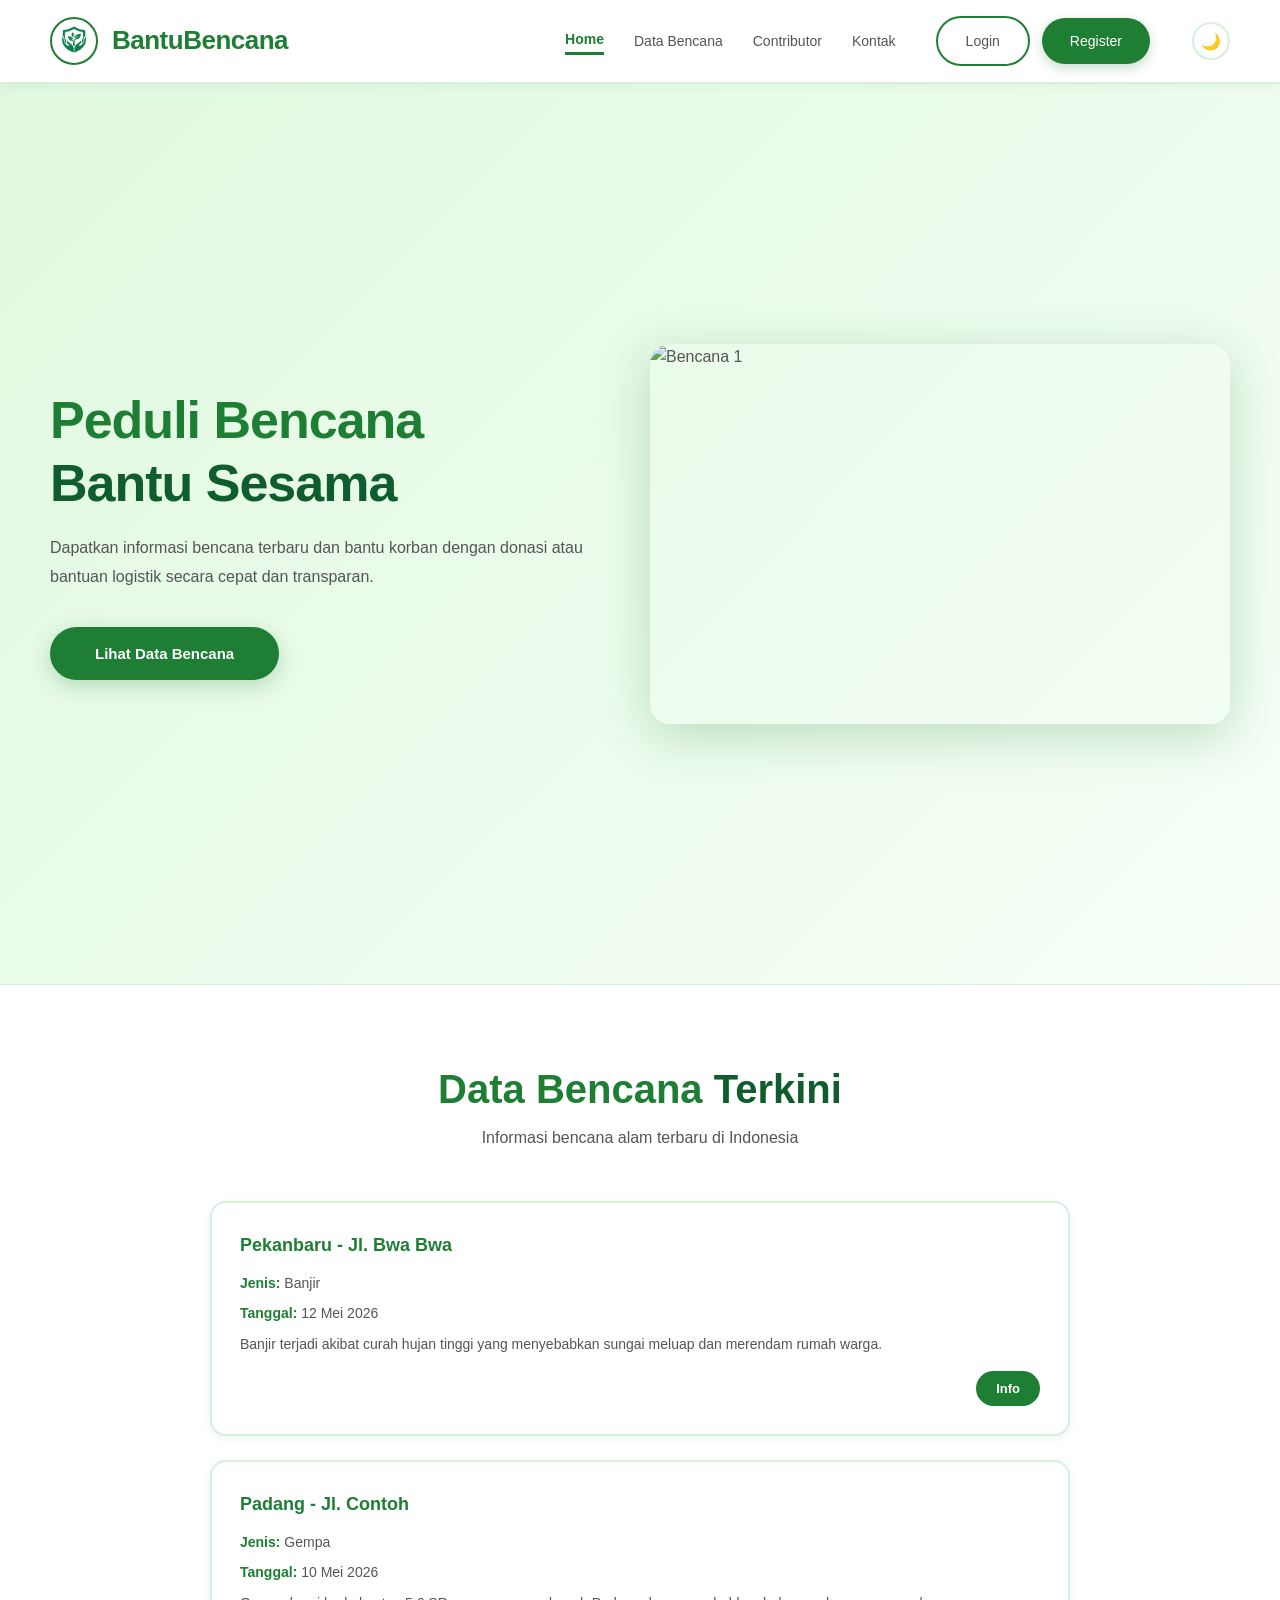
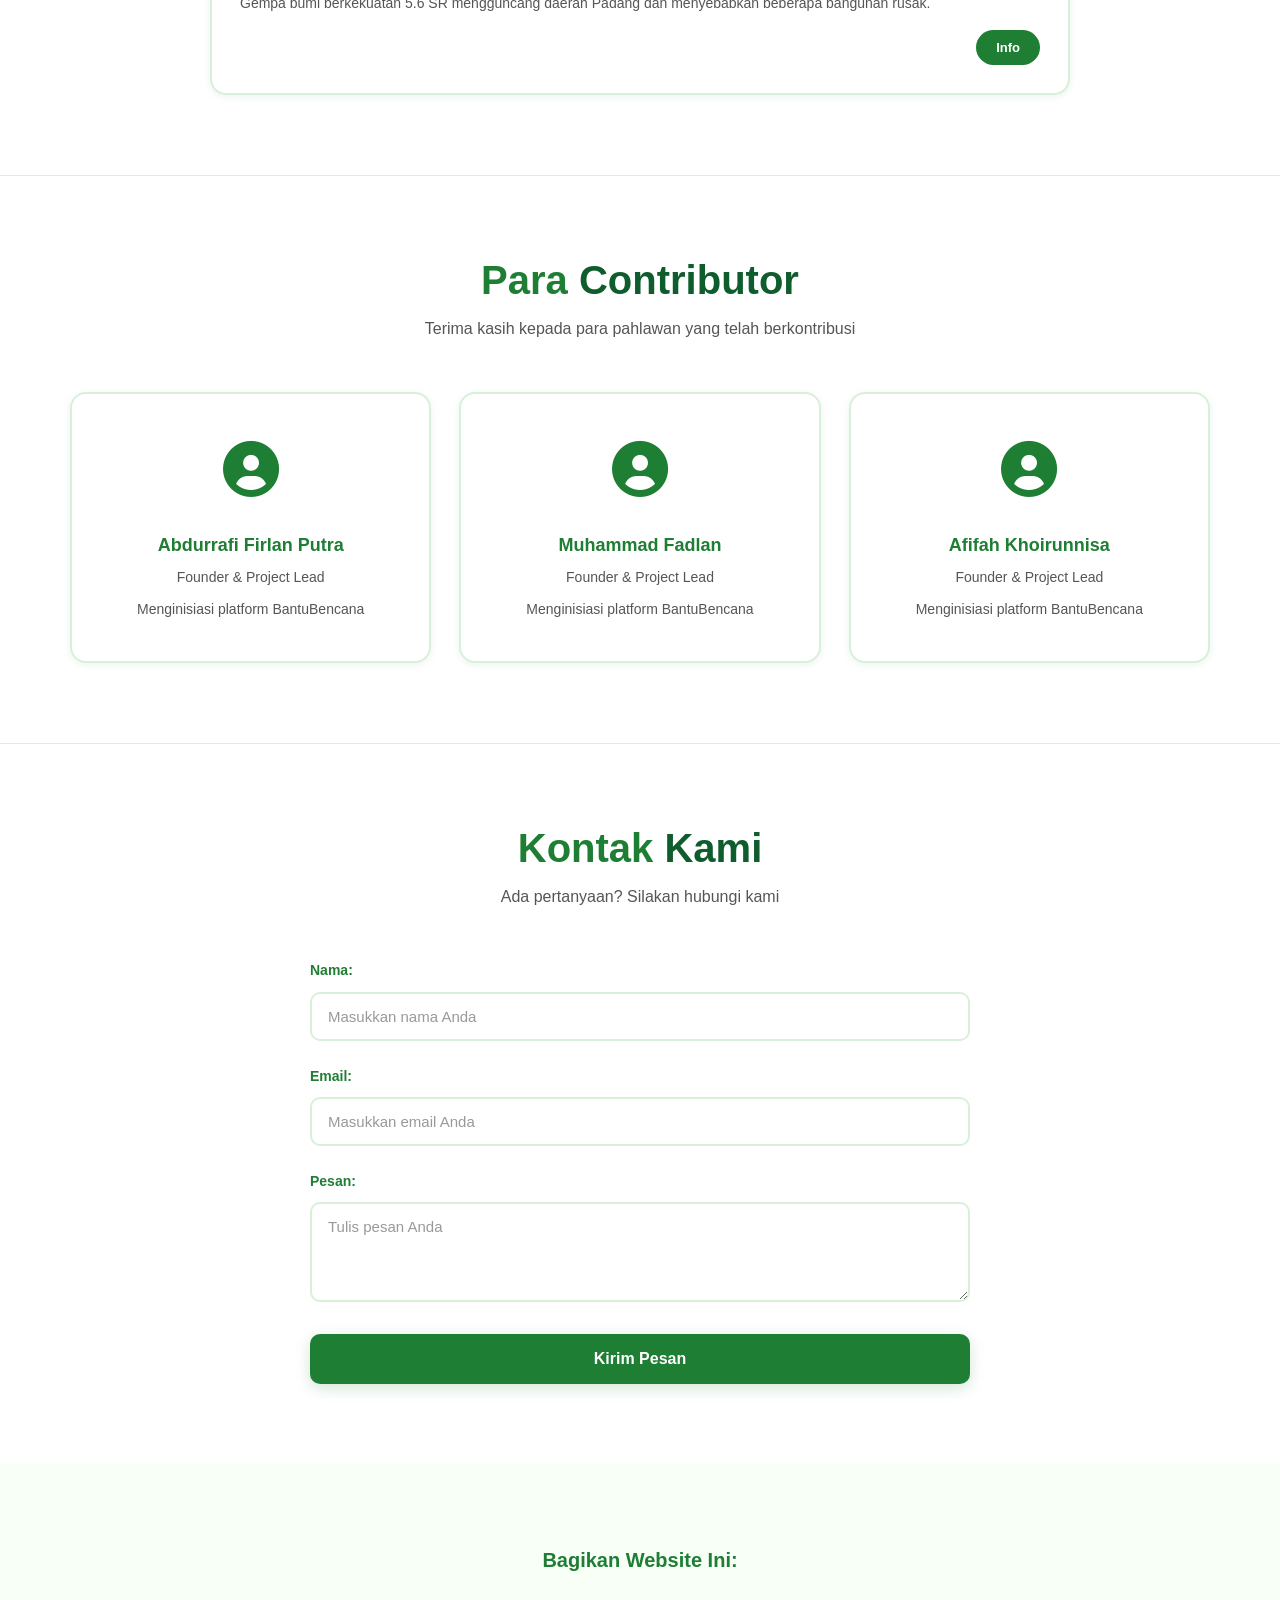
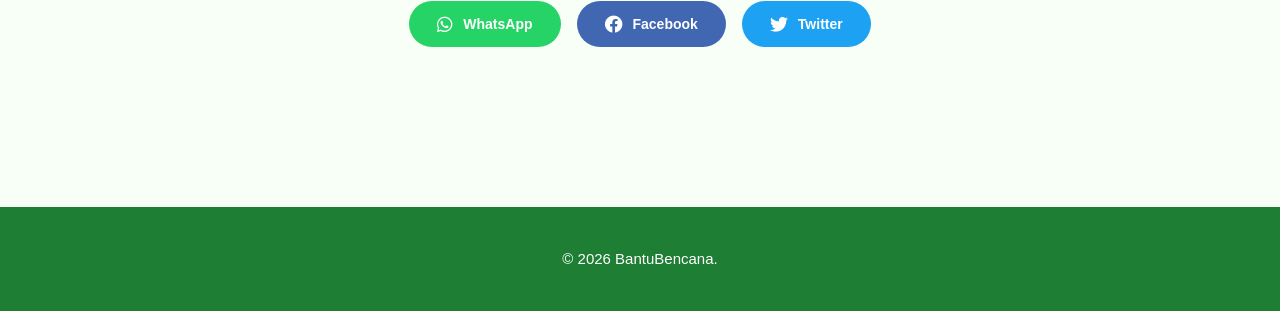
==== commit 4e161035: "Abdur - All" ====
--- a/index.html
+++ b/index.html
@@ -4,12 +4,16 @@
     <meta charset="UTF-8">
     <meta name="viewport" content="width=device-width, initial-scale=1.0">
     <title>BantuBencana - Peduli Sesama</title>
+    <link rel="icon" href="assets/profile.png" type="image/png">
     <link rel="stylesheet" href="style.css">
     <link rel="stylesheet" href="https://cdnjs.cloudflare.com/ajax/libs/font-awesome/6.0.0/css/all.min.css">
 </head>
 <body>
     <nav>
-        <div class="logo">BantuBencana</div>
+        <div class="logo">
+            <img src="assets/profile.png" class="logo-img" alt="Profile">
+            <span>BantuBencana</span>
+        </div>
         <div class="menu">
             <a href="#home">Home</a>
             <a href="#bencana">Data Bencana</a>
@@ -18,6 +22,9 @@
             <div class="auth-links">
                 <a href="login.html" class="login-btn">Login</a>
                 <a href="register.html" class="register-btn">Register</a>
+            </div>
+            <div class="theme-toggle">
+                <button id="themeToggle" aria-label="Toggle dark mode">🌙</button>
             </div>
         </div>
     </nav>
@@ -41,14 +48,6 @@
             <p>Informasi bencana alam terbaru di Indonesia</p>
         </div>
         <div class="bencana-grid" id="bencanaList"></div>
-        <div class="social-share">
-            <h3>Bagikan Website Ini:</h3>
-            <div class="share-buttons">
-                <a href="#" class="share-btn whatsapp" onclick="shareWhatsApp()"><i class="fab fa-whatsapp"></i> WhatsApp</a>
-                <a href="#" class="share-btn facebook" onclick="shareFacebook()"><i class="fab fa-facebook"></i> Facebook</a>
-                <a href="#" class="share-btn twitter" onclick="shareTwitter()"><i class="fab fa-twitter"></i> Twitter</a>
-            </div>
-        </div>
     </section>
 
     <section id="contributor" class="section">
@@ -59,27 +58,21 @@
         <div class="contributor-grid">
             <div class="contributor-card">
                 <div class="contributor-icon"><i class="fas fa-user-circle"></i></div>
-                <h3>Abdurrafi</h3>
+                <h3>Abdurrafi Firlan Putra</h3>
+                <p>Founder & Project Lead</p>
+                <p class="contributor-desc">Menginisiasi platform BantuBencana</p>
+            </div>
+           <div class="contributor-card">
+                <div class="contributor-icon"><i class="fas fa-user-circle"></i></div>
+                <h3>Muhammad Fadlan</h3>
                 <p>Founder & Project Lead</p>
                 <p class="contributor-desc">Menginisiasi platform BantuBencana</p>
             </div>
             <div class="contributor-card">
                 <div class="contributor-icon"><i class="fas fa-user-circle"></i></div>
-                <h3>Wikrama</h3>
-                <p>Lead Developer</p>
-                <p class="contributor-desc">Mengembangkan seluruh fitur website</p>
-            </div>
-            <div class="contributor-card">
-                <div class="contributor-icon"><i class="fas fa-user-circle"></i></div>
-                <h3>Tim Data</h3>
-                <p>Data Contributor</p>
-                <p class="contributor-desc">Mengumpulkan dan memverifikasi data bencana</p>
-            </div>
-            <div class="contributor-card">
-                <div class="contributor-icon"><i class="fas fa-user-circle"></i></div>
-                <h3>Tim Donasi</h3>
-                <p>Fundraising Team</p>
-                <p class="contributor-desc">Mengelola donasi dan bantuan</p>
+                <h3>Afifah Khoirunnisa</h3>
+                <p>Founder & Project Lead</p>
+                <p class="contributor-desc">Menginisiasi platform BantuBencana</p>
             </div>
         </div>
     </section>
@@ -108,24 +101,18 @@
         </div>
     </section>
 
-    <div id="detailModal" class="modal">
-        <div class="modal-content">
-            <span class="close" onclick="closeDetailModal()">&times;</span>
-            <h3 id="modalTempat"></h3>
-            <p><strong>Jenis Bencana:</strong> <span id="modalJenis"></span></p>
-            <p><strong>Tanggal:</strong> <span id="modalTanggal"></span></p>
-            <p><strong>Deskripsi:</strong> <span id="modalDeskripsi"></span></p>
-            <div class="modal-actions">
-                <button class="donasi-btn" onclick="donasiBarang()">Donasi Barang</button>
-                <button class="donasi-btn" onclick="donasiUang()">Donasi Uang</button>
-            </div>
+    <section class="social-share">
+        <h3>Bagikan Website Ini:</h3>
+        <div class="share-buttons">
+            <a href="#" class="share-btn whatsapp" onclick="shareWhatsApp()"><i class="fab fa-whatsapp"></i> WhatsApp</a>
+            <a href="#" class="share-btn facebook" onclick="shareFacebook()"><i class="fab fa-facebook"></i> Facebook</a>
+            <a href="#" class="share-btn twitter" onclick="shareTwitter()"><i class="fab fa-twitter"></i> Twitter</a>
         </div>
-    </div>
+    </section>
 
     <footer>
         <div class="footer-content">
-            <p>&copy; 2026 BantuBencana. All rights reserved.</p>
-            <p class="made-by">Made with <i class="fas fa-heart" style="color: #ff4444;"></i> by <strong>Wikrama</strong> for Abdurrafi</p>
+            <p>&copy; 2026 BantuBencana.</p>
         </div>
     </footer>
 
--- a/style.css
+++ b/style.css
@@ -1,723 +1,880 @@
+:root {
+	--bg: #f7fff7;
+	--surface: #ffffff;
+	--soft: #dff8df;
+	--primary: #1e7e34;
+	--primary-dark: #0f5c2d;
+	--text: #1e7e34;
+	--text-body: #555555;
+	--muted: #999999;
+	--border: #d8f0d8;
+}
+
+body.dark-mode {
+	--bg: #0a1f0a;
+	--surface: #0f2914;
+	--soft: #2a4f2b;
+	--primary: #8ed18f;
+	--primary-dark: #b5e2b7;
+	--text: #e8f7e9;
+	--text-body: #d0e3d1;
+	--muted: #9fbf9f;
+	--border: #23562f;
+}
+
 * {
-  margin: 0;
-  padding: 0;
-  box-sizing: border-box;
+	margin: 0;
+	padding: 0;
+	box-sizing: border-box;
 }
 
 body {
-  margin: 0;
-  font-family: "Poppins", Arial, Helvetica, sans-serif;
-  background: #e6f4ea;
-  color: #212529;
-}
-
+	margin: 0;
+	font-family:
+		"Poppins",
+		-apple-system,
+		BlinkMacSystemFont,
+		"Segoe UI",
+		sans-serif;
+	background: var(--bg);
+	color: var(--text-body);
+	line-height: 1.6;
+}
+
+/* Navbar */
 nav {
-  display: flex;
-  justify-content: space-between;
-  align-items: center;
-  padding: 20px 60px;
-  background: #28a745;
-  color: white;
-  box-shadow: 0 4px 15px rgba(0, 0, 0, 0.2);
-  border-radius: 0 0 15px 15px;
-  position: sticky;
-  top: 0;
-  z-index: 100;
+	display: flex;
+	justify-content: space-between;
+	align-items: center;
+	padding: 16px 50px;
+	background: var(--surface);
+	border-bottom: 2px solid var(--border);
+	position: sticky;
+	top: 0;
+	z-index: 100;
+	box-shadow: 0 2px 8px rgba(30, 126, 52, 0.06);
 }
 
 .logo {
-  font-family: "Poppins", sans-serif;
-  font-size: 32px;
-  font-weight: 700;
-  background: linear-gradient(90deg, #a8e6a3, #28a745);
-  background-clip: text;
-  -webkit-text-fill-color: transparent;
-  letter-spacing: 1.5px;
-  text-shadow: 1px 1px 2px rgba(0, 0, 0, 0.3);
+	display: inline-flex;
+	align-items: center;
+	gap: 14px;
+	font-family: "Poppins", sans-serif;
+	font-size: 26px;
+	font-weight: 700;
+	color: var(--primary);
+	text-decoration: none;
+	letter-spacing: -0.5px;
+}
+
+.logo-img {
+	width: 48px;
+	height: 48px;
+	border-radius: 50%;
+	object-fit: cover;
+	border: 2.5px solid var(--primary);
+}
+
+.menu {
+	display: flex;
+	align-items: center;
+	gap: 30px;
 }
 
 .menu a {
-  margin-left: 30px;
-  text-decoration: none;
-  color: white;
-  font-weight: 500;
-  transition: all 0.3s;
-}
-
-.menu a:hover {
-  color: #d4f0d4;
-  transform: scale(1.05);
-}
-
+	text-decoration: none;
+	color: var(--text-body);
+	font-weight: 500;
+	font-size: 14px;
+	transition: all 0.3s;
+}
+
+.menu a:hover,
 .menu a.active {
-  color: #d4f0d4;
-  font-weight: 600;
-  border-bottom: 2px solid #d4f0d4;
+	color: var(--primary);
+	font-weight: 700;
+	border-bottom: 3px solid var(--primary);
+	padding-bottom: 2px;
 }
 
 .auth-links {
-  display: inline-block;
-  margin-left: 20px;
-}
-
-.login-btn, .register-btn {
-  padding: 8px 20px;
-  border-radius: 25px;
-  transition: all 0.3s;
+	display: flex;
+	gap: 12px;
+	align-items: center;
+	margin-left: 10px;
+}
+
+.theme-toggle {
+	margin-left: 12px;
+}
+
+#themeToggle {
+	width: 38px;
+	height: 38px;
+	border: 2px solid var(--border);
+	background: var(--surface);
+	color: var(--primary);
+	border-radius: 999px;
+	font-size: 16px;
+	cursor: pointer;
+	transition: 0.25s ease;
+}
+
+#themeToggle:hover {
+	background: var(--soft);
+}
+
+.login-btn,
+.register-btn {
+	padding: 12px 28px;
+	border-radius: 30px;
+	transition: all 0.3s;
+	font-weight: 700;
+	font-size: 14px;
+	border: none;
+	cursor: pointer;
+	text-decoration: none;
+	display: inline-block;
 }
 
 .login-btn {
-  background: transparent;
-  border: 2px solid white;
-  margin-right: 10px;
+	background: transparent;
+	border: 2px solid var(--primary);
+	color: var(--primary);
 }
 
 .login-btn:hover {
-  background: white;
-  color: #28a745 !important;
+	background: var(--primary);
+	color: white;
+	transform: translateY(-2px);
 }
 
 .register-btn {
-  background: white;
-  color: #28a745 !important;
+	background: var(--primary);
+	color: white !important;
+	box-shadow: 0 4px 12px rgba(30, 126, 52, 0.25);
 }
 
 .register-btn:hover {
-  background: #f0f0f0;
-  transform: scale(1.05);
+	background: var(--primary-dark);
+	color: white !important;
+	transform: translateY(-2px);
+	box-shadow: 0 8px 20px rgba(30, 126, 52, 0.35);
 }
 
 /* Hero Section */
 .hero {
-  display: flex;
-  align-items: center;
-  justify-content: space-between;
-  padding: 80px 60px;
-  background: linear-gradient(135deg, #d8f0d8 0%, #c0e4c0 100%);
-  gap: 40px;
-  flex-wrap: wrap;
-  border-radius: 15px;
+	display: flex;
+	align-items: center;
+	justify-content: space-between;
+	flex-wrap: wrap;
+	gap: 50px;
+	padding: 80px 50px;
+	min-height: 100vh;
+	background: linear-gradient(135deg, var(--soft) 0%, var(--bg) 100%);
 }
 
 .hero-text {
-  max-width: 500px;
+	flex: 1;
+	max-width: 550px;
 }
 
 .hero-text h1 {
-  font-size: 48px;
-  margin-bottom: 20px;
-  color: #1e7e34;
-}
-
-.hero-text span {
-  color: #28a745;
+	font-size: 52px;
+	line-height: 1.2;
+	margin-bottom: 20px;
+	color: var(--primary);
+	font-weight: 700;
+	letter-spacing: -1px;
+}
+
+.hero-text h1 span {
+	color: var(--primary-dark);
 }
 
 .hero-text p {
-  line-height: 1.6;
-  margin-bottom: 25px;
-  color: #333;
+	line-height: 1.8;
+	margin-bottom: 35px;
+	color: var(--text-body);
+	font-size: 16px;
 }
 
 .hero-btn {
-  background: #28a745;
-  color: white;
-  border: none;
-  padding: 15px 35px;
-  border-radius: 30px;
-  font-weight: bold;
-  cursor: pointer;
-  transition: all 0.3s;
+	background: var(--primary);
+	color: white;
+	border: none;
+	padding: 18px 45px;
+	border-radius: 30px;
+	font-weight: 700;
+	font-size: 15px;
+	cursor: pointer;
+	transition: all 0.3s;
+	box-shadow: 0 6px 20px rgba(30, 126, 52, 0.25);
 }
 
 .hero-btn:hover {
-  background: #1e7e34;
-  transform: scale(1.05);
+	background: var(--primary-dark);
+	transform: translateY(-4px);
+	box-shadow: 0 12px 30px rgba(30, 126, 52, 0.35);
 }
 
 .hero-img {
-  position: relative;
-  width: 420px;
-  height: 300px;
-  border-radius: 20px;
-  overflow: hidden;
-  box-shadow: 0 4px 20px rgba(0, 0, 0, 0.2);
+	position: relative;
+	flex: 1;
+	width: 520px;
+	height: 380px;
+	border-radius: 20px;
+	overflow: hidden;
+	box-shadow: 0 12px 50px rgba(30, 126, 52, 0.25);
 }
 
 .hero-img img {
-  width: 100%;
-  height: 100%;
-  object-fit: cover;
-  position: absolute;
-  top: 0;
-  left: 0;
-  opacity: 0;
-  transition: opacity 1s ease-in-out;
+	width: 100%;
+	height: 100%;
+	object-fit: cover;
+	position: absolute;
+	top: 0;
+	left: 0;
+	opacity: 0;
+	transition: opacity 1s ease-in-out;
 }
 
 .hero-img img.active {
-  opacity: 1;
-}
-
-/* Section */
+	opacity: 1;
+}
+
+/* Sections */
 .section {
-  padding: 80px 20px !important;
-  scroll-margin-top: 80px;
-}
-
-#bencana {
-  background: #ffffff;
-  border-radius: 40px 40px 0 0;
-}
-
-#contributor {
-  background: linear-gradient(135deg, #f0f7f0 0%, #e6f4ea 100%);
-}
-
+	padding: 80px 50px !important;
+	background: var(--surface);
+	scroll-margin-top: 80px;
+}
+
+#bencana,
+#contributor,
 #kontak {
-  background: #ffffff;
-  border-radius: 0 0 40px 40px;
+	border-top: 1px solid var(--border);
 }
 
 .section-header {
-  text-align: center;
-  margin-bottom: 50px;
+	text-align: center;
+	margin-bottom: 50px;
 }
 
 .section-header h2 {
-  font-size: 36px;
-  color: #1e7e34;
-  margin-bottom: 10px;
+	font-size: 40px;
+	font-weight: 700;
+	color: var(--primary);
+	margin-bottom: 12px;
+	line-height: 1.2;
 }
 
 .section-header h2 span {
-  color: #28a745;
+	color: var(--primary-dark);
 }
 
 .section-header p {
-  color: #555;
-  font-size: 18px;
+	color: var(--text-body);
+	font-size: 16px;
+	font-weight: 400;
 }
 
 /* Bencana Grid */
 .bencana-grid {
-  display: grid;
-  grid-template-columns: repeat(auto-fit, minmax(350px, 1fr));
-  gap: 25px;
-  max-width: 1200px;
-  margin: 0 auto;
-  padding: 0 20px;
+	display: grid;
+	grid-template-columns: 1fr;
+	gap: 24px;
+	max-width: 900px;
+	margin: 0 auto;
+	padding: 0 20px;
 }
 
 .bencana-card {
-  background: white;
-  border: 2px solid #212529;
-  border-radius: 15px;
-  padding: 25px;
-  transition: all 0.3s ease;
-  cursor: pointer;
-  box-shadow: 0 4px 6px rgba(0, 0, 0, 0.1);
+	background: var(--surface);
+	border: 2px solid var(--border);
+	border-radius: 16px;
+	padding: 28px;
+	transition: all 0.3s ease;
+	cursor: pointer;
+	box-shadow: 0 2px 8px rgba(30, 126, 52, 0.08);
 }
 
 .bencana-card:hover {
-  transform: translateY(-8px);
-  box-shadow: 0 12px 20px rgba(0, 0, 0, 0.15);
-  border-color: #28a745;
+	transform: translateY(-6px);
+	box-shadow: 0 12px 24px rgba(30, 126, 52, 0.15);
+	border-color: var(--primary);
 }
 
 .bencana-card h3 {
-  color: #1e7e34;
-  margin-bottom: 10px;
+	color: var(--primary);
+	margin-bottom: 12px;
+	font-size: 18px;
+	font-weight: 700;
+}
+
+.bencana-card p {
+	color: var(--text-body);
+	margin-bottom: 8px;
+	font-size: 14px;
+	line-height: 1.6;
+}
+
+.bencana-card p strong {
+	color: var(--primary);
 }
 
 .card-footer {
-  display: flex;
-  justify-content: space-between;
-  align-items: center;
-  margin-top: 15px;
-  color: #28a745;
+	display: flex;
+	justify-content: space-between;
+	align-items: center;
+	margin-top: 15px;
+	color: var(--primary);
+	font-size: 13px;
+	font-weight: 600;
+}
+
+.bencana-footer {
+	display: flex;
+	justify-content: flex-end;
+	margin-top: 16px;
+}
+
+.info-btn {
+	background: var(--primary);
+	color: #ffffff;
+	border: none;
+	border-radius: 24px;
+	padding: 10px 20px;
+	font-weight: 700;
+	font-size: 13px;
+	cursor: pointer;
+	transition:
+		transform 0.2s ease,
+		background 0.2s ease;
+}
+
+.info-btn:hover {
+	transform: translateY(-2px);
+	background: var(--primary-dark);
 }
 
 /* Social Share */
 .social-share {
-  background: white;
-  padding: 25px;
-  border-radius: 15px;
-  margin: 40px auto;
-  border: 2px solid #212529;
-  box-shadow: 0 3px 12px rgba(0, 0, 0, 0.15);
-  text-align: center;
-  max-width: 600px;
+	background: var(--bg);
+	color: inherit;
+	padding: 80px 50px;
+	border-radius: 0;
+	margin: 0;
+	border: none;
+	box-shadow: none;
+	text-align: center;
+	max-width: 100%;
+	width: 100%;
+}
+
+.section.social-share {
+	background: var(--bg);
+	border-top: none;
+}
+
+.social-share h3 {
+	color: var(--primary);
+	font-size: 20px;
+	font-weight: 700;
+	margin-bottom: 25px;
 }
 
 .share-buttons {
-  display: flex;
-  gap: 15px;
-  justify-content: center;
-  margin-top: 20px;
-  flex-wrap: wrap;
+	display: flex;
+	gap: 16px;
+	justify-content: center;
+	flex-wrap: wrap;
 }
 
 .share-btn {
-  padding: 12px 25px;
-  border-radius: 30px;
-  text-decoration: none;
-  color: white;
-  font-weight: 600;
-  transition: all 0.3s;
-  display: inline-flex;
-  align-items: center;
-  gap: 8px;
+	padding: 12px 28px;
+	border-radius: 30px;
+	text-decoration: none;
+	color: white;
+	font-weight: 700;
+	font-size: 14px;
+	transition: all 0.3s;
+	display: inline-flex;
+	align-items: center;
+	gap: 10px;
+	border: none;
+	cursor: pointer;
 }
 
 .share-btn i {
-  font-size: 20px;
+	font-size: 18px;
 }
 
 .share-btn.whatsapp {
-  background: #25D366;
+	background: #25d366;
 }
 
 .share-btn.facebook {
-  background: #4267B2;
+	background: #4267b2;
 }
 
 .share-btn.twitter {
-  background: #1DA1F2;
+	background: #1da1f2;
 }
 
 .share-btn:hover {
-  transform: translateY(-3px);
-  box-shadow: 0 5px 15px rgba(0, 0, 0, 0.2);
+	transform: translateY(-3px);
+	box-shadow: 0 6px 18px rgba(0, 0, 0, 0.2);
 }
 
 /* Contributor Grid */
 .contributor-grid {
-  display: grid;
-  grid-template-columns: repeat(auto-fit, minmax(250px, 1fr));
-  gap: 30px;
-  max-width: 1200px;
-  margin: 0 auto;
-  padding: 0 20px;
+	display: grid;
+	grid-template-columns: repeat(auto-fit, minmax(240px, 1fr));
+	gap: 28px;
+	max-width: 1200px;
+	margin: 0 auto;
+	padding: 0 20px;
 }
 
 .contributor-card {
-  background: white;
-  border: 2px solid #212529;
-  border-radius: 20px;
-  padding: 30px 20px;
-  text-align: center;
-  transition: all 0.3s ease;
-  box-shadow: 0 4px 6px rgba(0, 0, 0, 0.1);
+	background: var(--surface);
+	border: 2px solid var(--border);
+	border-radius: 16px;
+	padding: 32px 24px;
+	text-align: center;
+	transition: all 0.3s ease;
+	box-shadow: 0 2px 8px rgba(30, 126, 52, 0.08);
 }
 
 .contributor-card:hover {
-  transform: translateY(-5px);
-  box-shadow: 0 15px 25px rgba(0, 0, 0, 0.2);
-  border-color: #28a745;
+	transform: translateY(-6px);
+	box-shadow: 0 12px 24px rgba(30, 126, 52, 0.15);
+	border-color: var(--primary);
 }
 
 .contributor-icon {
-  font-size: 80px;
-  color: #28a745;
-  margin-bottom: 15px;
+	font-size: 56px;
+	color: var(--primary);
+	margin-bottom: 16px;
+	display: inline-block;
 }
 
 .contributor-card h3 {
-  color: #1e7e34;
-  margin-bottom: 5px;
+	color: var(--primary);
+	margin-bottom: 6px;
+	font-size: 18px;
+	font-weight: 700;
+}
+
+.contributor-card p {
+	color: var(--text-body);
+	margin-bottom: 8px;
+	font-size: 14px;
 }
 
 .contributor-desc {
-  margin-top: 10px;
-  color: #666;
-  font-size: 0.9em;
+	margin-top: 10px;
+	color: var(--muted);
+	font-size: 13px;
 }
 
 /* Kontak */
 .kontak-container {
-  max-width: 700px;
-  margin: 0 auto;
-  padding: 0 20px;
+	max-width: 700px;
+	margin: 0 auto;
+	padding: 0 20px;
 }
 
 .form-group {
-  margin-bottom: 20px;
+	margin-bottom: 24px;
 }
 
 .form-group label {
-  display: block;
-  margin-bottom: 8px;
-  font-weight: 600;
-  color: #333;
+	display: block;
+	margin-bottom: 10px;
+	font-weight: 600;
+	color: var(--primary);
+	font-size: 14px;
 }
 
 .form-group input,
 .form-group textarea {
-  width: 100%;
-  padding: 12px 15px;
-  border: 2px solid #ddd;
-  border-radius: 8px;
-  font-size: 16px;
-  transition: border 0.3s;
+	width: 100%;
+	padding: 14px 16px;
+	border: 2px solid var(--border);
+	border-radius: 10px;
+	font-size: 15px;
+	font-family: "Poppins", sans-serif;
+	transition: all 0.3s;
+	color: var(--text-body);
+}
+
+.form-group input::placeholder,
+.form-group textarea::placeholder {
+	color: var(--muted);
 }
 
 .form-group input:focus,
 .form-group textarea:focus {
-  border-color: #28a745;
-  outline: none;
+	border-color: var(--primary);
+	outline: none;
+	box-shadow: 0 0 0 3px rgba(30, 126, 52, 0.1);
 }
 
 #kontak button {
-  width: 100%;
-  padding: 14px;
-  background: #28a745;
-  color: white;
-  border: none;
-  border-radius: 8px;
-  font-size: 18px;
-  font-weight: 600;
-  cursor: pointer;
-  transition: all 0.3s;
+	width: 100%;
+	padding: 16px;
+	background: var(--primary);
+	color: white;
+	border: none;
+	border-radius: 10px;
+	font-size: 16px;
+	font-weight: 700;
+	cursor: pointer;
+	transition: all 0.3s;
+	box-shadow: 0 4px 15px rgba(30, 126, 52, 0.2);
 }
 
 #kontak button:hover {
-  background: #1e7e34;
-  transform: scale(1.02);
-}
-
-/* Modal */
-.modal {
-  display: none;
-  position: fixed;
-  z-index: 1000;
-  left: 0;
-  top: 0;
-  width: 100%;
-  height: 100%;
-  background: rgba(0, 0, 0, 0.5);
-}
-
-.modal-content {
-  background: white;
-  margin: 10% auto;
-  padding: 30px;
-  border-radius: 20px;
-  max-width: 500px;
-  position: relative;
-  border: 2px solid #212529;
-}
-
-.close {
-  position: absolute;
-  right: 20px;
-  top: 10px;
-  font-size: 30px;
-  cursor: pointer;
-  color: #666;
-}
-
-.close:hover {
-  color: #000;
-}
-
-.modal-actions {
-  display: flex;
-  gap: 15px;
-  margin-top: 20px;
-  flex-wrap: wrap;
-}
-
-.donasi-btn {
-  background: #28a745;
-  border: none;
-  color: white;
-  padding: 12px 25px;
-  border-radius: 8px;
-  cursor: pointer;
-  font-weight: bold;
-  transition: all 0.3s;
-}
-
-.donasi-btn:hover {
-  background: #1e7e34;
-  transform: scale(1.05);
+	background: var(--primary-dark);
+	transform: translateY(-2px);
+	box-shadow: 0 8px 25px rgba(30, 126, 52, 0.3);
 }
 
 /* Footer */
 footer {
-  background: #28a745;
-  color: white;
-  padding: 30px 0;
-  margin-top: 60px;
-  border-radius: 15px 15px 0 0;
+	background: var(--primary);
+	color: white;
+	padding: 40px 0;
+	margin-top: 80px;
+	text-align: center;
 }
 
 .footer-content {
-  max-width: 900px;
-  margin: 0 auto;
-  text-align: center;
-  padding: 0 20px;
-}
-
-.made-by {
-  margin: 15px 0;
-  font-size: 1.1em;
-}
-
-/* Auth Pages (Login & Register) */
+	max-width: 1200px;
+	margin: 0 auto;
+	padding: 0 50px;
+}
+
+.footer-content p {
+	margin: 0;
+	font-size: 15px;
+	font-weight: 500;
+}
+
+/* Responsive Design */
+@media (max-width: 1024px) {
+	nav {
+		padding: 16px 30px;
+	}
+
+	.hero {
+		padding: 60px 30px;
+		gap: 40px;
+	}
+
+	.section {
+		padding: 60px 30px !important;
+	}
+
+	.hero-text h1 {
+		font-size: 40px;
+	}
+
+	.hero-img {
+		min-width: 100%;
+		min-height: 380px;
+	}
+
+	.section-header h2 {
+		font-size: 32px;
+	}
+}
+
+@media (max-width: 768px) {
+	nav {
+		flex-direction: column;
+		gap: 16px;
+		padding: 12px 20px;
+	}
+
+	.menu {
+		gap: 16px;
+		flex-wrap: wrap;
+		justify-content: center;
+	}
+
+	.hero {
+		flex-direction: column;
+		min-height: auto;
+		padding: 40px 20px;
+		gap: 30px;
+	}
+
+	.hero-text h1 {
+		font-size: 32px;
+	}
+
+	.hero-img {
+		width: 100%;
+		min-width: unset;
+		height: 300px;
+		min-height: unset;
+	}
+
+	.section {
+		padding: 40px 20px !important;
+	}
+
+	.section-header h2 {
+		font-size: 28px;
+	}
+
+	.contributor-grid {
+		grid-template-columns: 1fr;
+	}
+
+	.social-share {
+		padding: 30px 20px;
+	}
+}
+
+@media (max-width: 480px) {
+	nav {
+		padding: 12px 16px;
+	}
+
+	.logo {
+		font-size: 18px;
+		gap: 8px;
+	}
+
+	.logo-img {
+		width: 32px;
+		height: 32px;
+	}
+
+	.menu {
+		gap: 12px;
+	}
+
+	.menu a {
+		font-size: 12px;
+	}
+
+	.auth-links {
+		margin-left: 0;
+	}
+
+	.login-btn,
+	.register-btn {
+		padding: 8px 16px;
+		font-size: 12px;
+	}
+
+	.hero {
+		padding: 30px 16px;
+	}
+
+	.hero-text h1 {
+		font-size: 26px;
+	}
+
+	.hero-text p {
+		font-size: 14px;
+	}
+
+	.hero-btn {
+		padding: 12px 32px;
+		font-size: 14px;
+	}
+
+	.section {
+		padding: 30px 16px !important;
+	}
+
+	.section-header h2 {
+		font-size: 24px;
+	}
+
+	.bencana-card,
+	.contributor-card {
+		padding: 20px;
+	}
+
+	.contributor-icon {
+		font-size: 44px;
+	}
+
+	.social-share {
+		padding: 20px 16px;
+	}
+}
+
+/* Admin Page Styles */
+.admin-container {
+    min-height: 70vh;
+    display: flex;
+    align-items: center;
+    justify-content: center;
+    padding: 60px 20px;
+    background: var(--bg);
+}
+
+.admin-card {
+    background: var(--surface);
+    border-radius: 30px;
+    border: 2px solid var(--border);
+    padding: 40px;
+    max-width: 1200px;
+    width: 100%;
+    box-shadow: 0 8px 25px rgba(0, 0, 0, 0.1);
+}
+
+.admin-header {
+    text-align: center;
+    margin-bottom: 40px;
+}
+
+.admin-header i {
+    font-size: 48px;
+    color: var(--primary);
+    margin-bottom: 20px;
+}
+
+.admin-header h1 {
+    font-size: 36px;
+    color: var(--primary);
+    margin-bottom: 10px;
+}
+
+.admin-header h1 span {
+    color: var(--primary-dark);
+}
+
+.admin-header p {
+    color: var(--text-body);
+    font-size: 16px;
+}
+
+.admin-menu {
+    display: grid;
+    grid-template-columns: repeat(auto-fit, minmax(300px, 1fr));
+    gap: 30px;
+}
+
+.admin-box {
+    background: var(--surface);
+    border: 2px solid var(--border);
+    border-radius: 20px;
+    padding: 30px;
+    text-align: center;
+    transition: transform 0.3s ease, box-shadow 0.3s ease;
+}
+
+.admin-box:hover {
+    transform: translateY(-5px);
+    box-shadow: 0 12px 30px rgba(0, 0, 0, 0.15);
+}
+
+.admin-box i {
+    font-size: 40px;
+    color: var(--primary);
+    margin-bottom: 20px;
+}
+
+.admin-box h3 {
+    color: var(--primary);
+    margin-bottom: 10px;
+    font-size: 20px;
+}
+
+.admin-box p {
+    color: var(--text-body);
+    margin-bottom: 20px;
+    font-size: 14px;
+}
+
+.admin-btn {
+    background: var(--primary);
+    color: white;
+    border: none;
+    border-radius: 25px;
+    padding: 12px 30px;
+    font-weight: 700;
+    font-size: 14px;
+    cursor: pointer;
+    transition: background 0.3s ease, transform 0.3s ease;
+}
+
+.admin-btn:hover {
+    background: var(--primary-dark);
+    transform: translateY(-2px);
+}
+
+/* Auth Pages Styles */
 .auth-container {
-  min-height: 70vh;
-  display: flex;
-  align-items: center;
-  justify-content: center;
-  padding: 60px 20px;
-  background: linear-gradient(135deg, #f0f7f0 0%, #e6f4ea 100%);
+    min-height: 70vh;
+    display: flex;
+    align-items: center;
+    justify-content: center;
+    padding: 60px 20px;
+    background: var(--bg);
 }
 
 .auth-card {
-  background: white;
-  padding: 40px;
-  border-radius: 20px;
-  border: 2px solid #212529;
-  box-shadow: 0 10px 30px rgba(0, 0, 0, 0.1);
-  width: 100%;
-  max-width: 450px;
+    background: var(--surface);
+    border-radius: 30px;
+    border: 2px solid var(--border);
+    padding: 40px;
+    max-width: 500px;
+    width: 100%;
+    box-shadow: 0 8px 25px rgba(0, 0, 0, 0.1);
 }
 
 .auth-card h2 {
-  text-align: center;
-  margin-bottom: 30px;
-  color: #1e7e34;
+    text-align: center;
+    font-size: 32px;
+    color: var(--primary);
+    margin-bottom: 30px;
 }
 
 .auth-card h2 span {
-  color: #28a745;
+    color: var(--primary-dark);
 }
 
 .auth-btn {
-  width: 100%;
-  padding: 14px;
-  background: #28a745;
-  color: white;
-  border: none;
-  border-radius: 8px;
-  font-size: 18px;
-  font-weight: 600;
-  cursor: pointer;
-  transition: all 0.3s;
+    width: 100%;
+    background: var(--primary);
+    color: white;
+    border: none;
+    border-radius: 25px;
+    padding: 15px;
+    font-weight: 700;
+    font-size: 16px;
+    cursor: pointer;
+    transition: background 0.3s ease, transform 0.3s ease;
+    margin-top: 20px;
 }
 
 .auth-btn:hover {
-  background: #1e7e34;
-  transform: scale(1.02);
+    background: var(--primary-dark);
+    transform: translateY(-2px);
 }
 
 .auth-link {
-  text-align: center;
-  margin-top: 20px;
+    text-align: center;
+    margin-top: 20px;
+    color: var(--text-body);
 }
 
 .auth-link a {
-  color: #28a745;
-  text-decoration: none;
-  font-weight: 600;
+    color: var(--primary);
+    text-decoration: none;
+    font-weight: 600;
 }
 
 .auth-link a:hover {
-  text-decoration: underline;
-}
-
-/* Admin Page */
-.admin-container {
-  min-height: 70vh;
-  display: flex;
-  align-items: center;
-  justify-content: center;
-  padding: 60px 20px;
-  background: linear-gradient(135deg, #f0f7f0 0%, #e6f4ea 100%);
-}
-
-.admin-card {
-  background: white;
-  border-radius: 30px;
-  border: 2px solid #212529;
-  padding: 40px;
-  max-width: 1200px;
-  width: 100%;
-  box-shadow: 0 10px 30px rgba(0, 0, 0, 0.1);
-}
-
-.admin-header {
-  text-align: center;
-  margin-bottom: 40px;
-}
-
-.admin-header i {
-  font-size: 60px;
-  color: #28a745;
-}
-
-.admin-header h1 {
-  font-size: 36px;
-  color: #1e7e34;
-  margin: 10px 0;
-}
-
-.admin-header h1 span {
-  color: #28a745;
-}
-
-.admin-header p {
-  color: #555;
-  font-size: 18px;
-}
-
-.admin-menu {
-  display: grid;
-  grid-template-columns: repeat(auto-fit, minmax(250px, 1fr));
-  gap: 30px;
-  margin: 40px 0;
-}
-
-.admin-box {
-  background: #f9f9f9;
-  padding: 30px 20px;
-  border-radius: 20px;
-  text-align: center;
-  transition: all 0.3s;
-  border: 1px solid #ddd;
-}
-
-.admin-box:hover {
-  transform: translateY(-5px);
-  box-shadow: 0 10px 25px rgba(0, 0, 0, 0.1);
-  border-color: #28a745;
-}
-
-.admin-box i {
-  font-size: 48px;
-  color: #28a745;
-  margin-bottom: 15px;
-}
-
-.admin-box h3 {
-  color: #1e7e34;
-  margin-bottom: 10px;
-}
-
-.admin-box p {
-  color: #666;
-  font-size: 14px;
-  margin-bottom: 20px;
-}
-
-.admin-btn {
-  background: #28a745;
-  color: white;
-  border: none;
-  padding: 10px 25px;
-  border-radius: 25px;
-  cursor: pointer;
-  font-weight: 600;
-  transition: all 0.3s;
-}
-
-.admin-btn:hover {
-  background: #1e7e34;
-  transform: scale(1.05);
-}
-
-.admin-footer {
-  text-align: center;
-  margin-top: 30px;
-}
-
-.back-btn {
-  display: inline-flex;
-  align-items: center;
-  gap: 8px;
-  background: #f0f0f0;
-  color: #333;
-  text-decoration: none;
-  padding: 12px 25px;
-  border-radius: 25px;
-  transition: all 0.3s;
-}
-
-.back-btn:hover {
-  background: #28a745;
-  color: white;
-}
-
-/* Responsive */
-@media (max-width: 768px) {
-  nav {
-    flex-direction: column;
-    padding: 15px;
-  }
-
-  .menu {
-    margin-top: 15px;
-    display: flex;
-    flex-wrap: wrap;
-    justify-content: center;
-    gap: 10px;
-  }
-
-  .menu a {
-    margin: 5px;
-  }
-
-  .auth-links {
-    margin-left: 0;
-    margin-top: 10px;
-  }
-
-  .hero {
-    padding: 40px 20px;
-    flex-direction: column;
-    text-align: center;
-  }
-
-  .hero-text h1 {
-    font-size: 32px;
-  }
-
-  .hero-img {
-    width: 100%;
-    max-width: 420px;
-  }
-
-  .section {
-    padding: 60px 15px !important;
-  }
-
-  .section-header h2 {
-    font-size: 28px;
-  }
-
-  .bencana-grid {
-    grid-template-columns: 1fr;
-  }
-
-  .auth-card {
-    padding: 25px;
-  }
-
-  .admin-card {
-    padding: 25px;
-  }
-
-  .admin-menu {
-    grid-template-columns: 1fr;
-  }
-
-  .admin-header h1 {
-    font-size: 28px;
-  }
-}
-
-html {
-  scroll-behavior: smooth;
-}+    text-decoration: underline;
+}
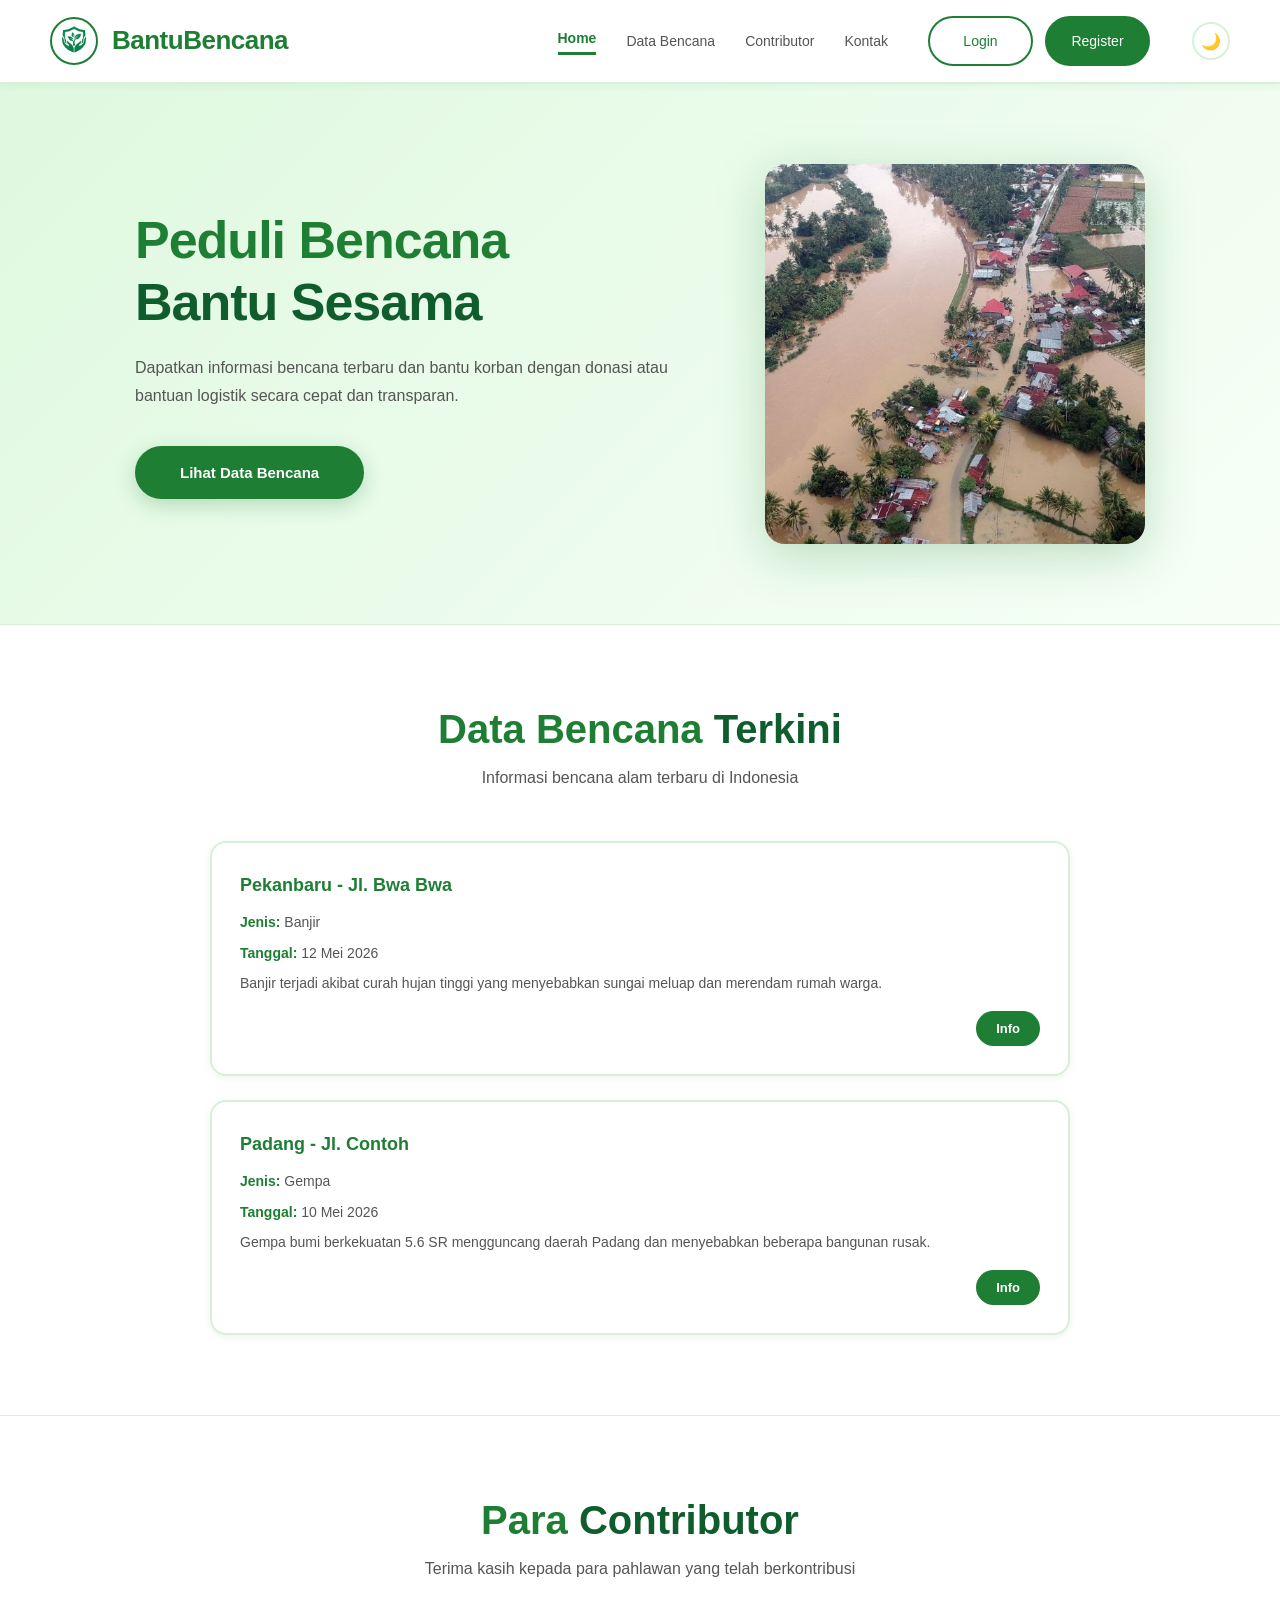
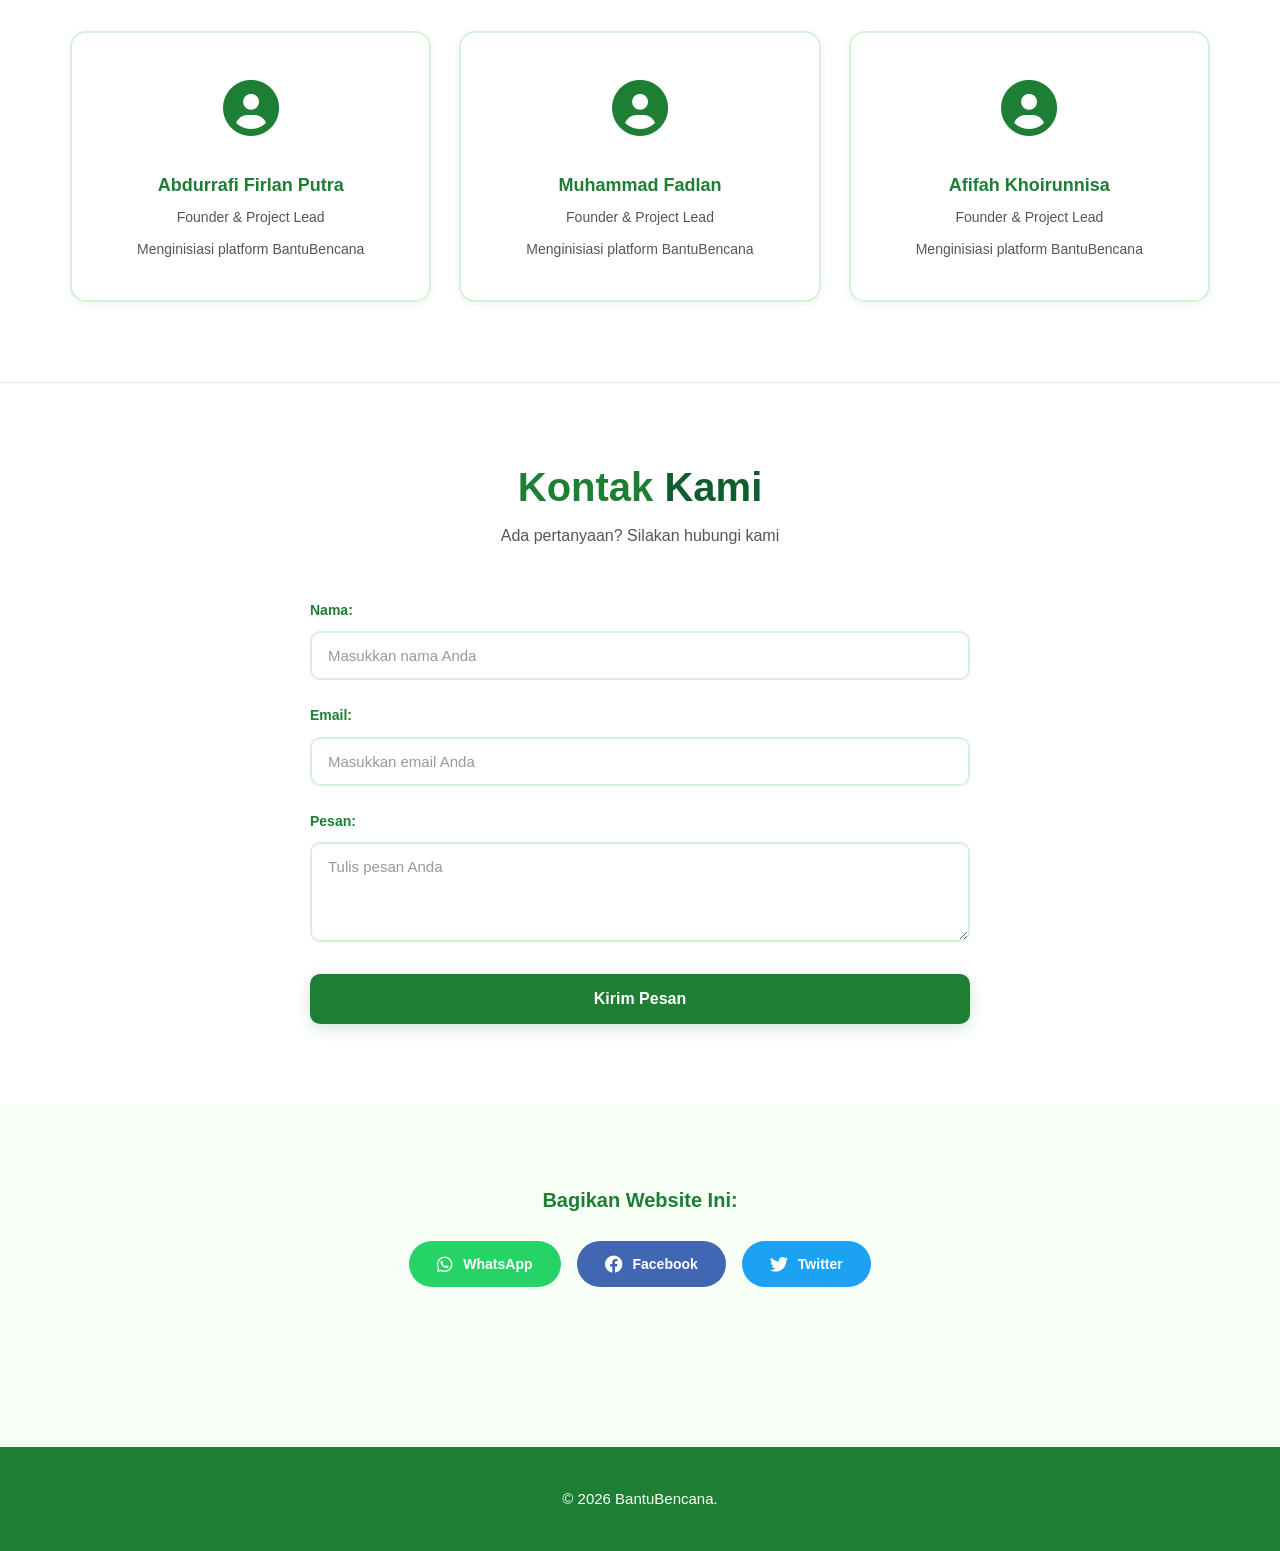
==== commit a9a43bab: "afifah - CSS" ====
--- a/index.html
+++ b/index.html
@@ -36,9 +36,11 @@
             <button class="hero-btn" onclick="scrollToSection('bencana')">Lihat Data Bencana</button>
         </div>
         <div class="hero-img" id="heroSlider">
-            <img src="https://images.unsplash.com/photo-1547683905-f686c993aae5?w=500" class="active" alt="Bencana 1">
-            <img src="https://images.unsplash.com/photo-1506744038136-46273834b3fb?w=500" alt="Bencana 2">
-            <img src="https://images.unsplash.com/photo-1494526585095-c41746248156?w=500" alt="Bencana 3">
+            <img src="assets/apipimut.jpg" class="active" alt="Bencana 1">
+            <img src="assets/hay.jpg" alt="Bencana 2">
+            <img src="assets/ya.jpg" alt="Bencana 3">
+            <img src="assets/yes.jpg" alt="Bencana 4">
+            <img src="assets/yu.jpg" alt="Bencana 5">
         </div>
     </section>
 
--- a/style.css
+++ b/style.css
@@ -89,12 +89,12 @@
 	transition: all 0.3s;
 }
 
-.menu a:hover,
-.menu a.active {
-	color: var(--primary);
-	font-weight: 700;
-	border-bottom: 3px solid var(--primary);
-	padding-bottom: 2px;
+.menu a:not(.login-btn):not(.register-btn):hover,
+.menu a:not(.login-btn):not(.register-btn).active {
+    color: var(--primary);
+    font-weight: 700;
+    border-bottom: 3px solid var(--primary);
+    padding-bottom: 2px;
 }
 
 .auth-links {
@@ -126,52 +126,57 @@
 
 .login-btn,
 .register-btn {
-	padding: 12px 28px;
+	display: inline-flex;
+	align-items: center;
+	justify-content: center;
+	width: 105px;
+	height: 50px;
 	border-radius: 30px;
-	transition: all 0.3s;
-	font-weight: 700;
 	font-size: 14px;
-	border: none;
+	font-weight: 700;
+	text-decoration: none;
 	cursor: pointer;
-	text-decoration: none;
-	display: inline-block;
+	box-sizing: border-box;
+	border: 2px solid var(--primary);
+	transition:
+		transform 0.2s ease,
+		background 0.3s ease,
+		color 0.3s ease;
+	transform-origin: center;
 }
 
 .login-btn {
 	background: transparent;
-	border: 2px solid var(--primary);
-	color: var(--primary);
+	color: var(--primary) !important;
 }
 
 .login-btn:hover {
 	background: var(--primary);
-	color: white;
-	transform: translateY(-2px);
+	color: white !important;
+	transform: scale(0.95);
 }
 
 .register-btn {
 	background: var(--primary);
 	color: white !important;
-	box-shadow: 0 4px 12px rgba(30, 126, 52, 0.25);
 }
 
 .register-btn:hover {
-	background: var(--primary-dark);
-	color: white !important;
-	transform: translateY(-2px);
-	box-shadow: 0 8px 20px rgba(30, 126, 52, 0.35);
+	background: white;
+	color: var(--primary) !important;
+	transform: scale(0.95);
+	box-shadow: none;
 }
 
 /* Hero Section */
 .hero {
 	display: flex;
 	align-items: center;
-	justify-content: space-between;
+	justify-content: center; /* ubah ini */
+	gap: 80px; /* kasih jarak jelas */
+	padding: 80px 50px;
 	flex-wrap: wrap;
-	gap: 50px;
-	padding: 80px 50px;
-	min-height: 100vh;
-	background: linear-gradient(135deg, var(--soft) 0%, var(--bg) 100%);
+	background: linear-gradient(135deg, var(--soft), var(--bg));
 }
 
 .hero-text {
@@ -220,9 +225,9 @@
 
 .hero-img {
 	position: relative;
-	flex: 1;
-	width: 520px;
-	height: 380px;
+	flex: none; /* penting: jangan ikut flex */
+	width: 380px;
+	aspect-ratio: 1 / 1;
 	border-radius: 20px;
 	overflow: hidden;
 	box-shadow: 0 12px 50px rgba(30, 126, 52, 0.25);
@@ -714,167 +719,198 @@
 
 /* Admin Page Styles */
 .admin-container {
-    min-height: 70vh;
-    display: flex;
-    align-items: center;
-    justify-content: center;
-    padding: 60px 20px;
-    background: var(--bg);
+	min-height: 70vh;
+	display: flex;
+	align-items: center;
+	justify-content: center;
+	padding: 60px 20px;
+	background: var(--bg);
 }
 
 .admin-card {
-    background: var(--surface);
-    border-radius: 30px;
-    border: 2px solid var(--border);
-    padding: 40px;
-    max-width: 1200px;
-    width: 100%;
-    box-shadow: 0 8px 25px rgba(0, 0, 0, 0.1);
+	background: var(--surface);
+	border-radius: 30px;
+	border: 2px solid var(--border);
+	padding: 40px;
+	max-width: 1200px;
+	width: 100%;
+	box-shadow: 0 8px 25px rgba(0, 0, 0, 0.1);
 }
 
 .admin-header {
-    text-align: center;
-    margin-bottom: 40px;
+	text-align: center;
+	margin-bottom: 40px;
 }
 
 .admin-header i {
-    font-size: 48px;
-    color: var(--primary);
-    margin-bottom: 20px;
+	font-size: 48px;
+	color: var(--primary);
+	margin-bottom: 20px;
 }
 
 .admin-header h1 {
-    font-size: 36px;
-    color: var(--primary);
-    margin-bottom: 10px;
+	font-size: 36px;
+	color: var(--primary);
+	margin-bottom: 10px;
 }
 
 .admin-header h1 span {
-    color: var(--primary-dark);
+	color: var(--primary-dark);
 }
 
 .admin-header p {
-    color: var(--text-body);
-    font-size: 16px;
+	color: var(--text-body);
+	font-size: 16px;
 }
 
 .admin-menu {
-    display: grid;
-    grid-template-columns: repeat(auto-fit, minmax(300px, 1fr));
-    gap: 30px;
+	display: grid;
+	grid-template-columns: repeat(auto-fit, minmax(300px, 1fr));
+	gap: 30px;
 }
 
 .admin-box {
-    background: var(--surface);
-    border: 2px solid var(--border);
-    border-radius: 20px;
-    padding: 30px;
-    text-align: center;
-    transition: transform 0.3s ease, box-shadow 0.3s ease;
+	background: var(--surface);
+	border: 2px solid var(--border);
+	border-radius: 20px;
+	padding: 30px;
+	text-align: center;
+	transition:
+		transform 0.3s ease,
+		box-shadow 0.3s ease;
 }
 
 .admin-box:hover {
-    transform: translateY(-5px);
-    box-shadow: 0 12px 30px rgba(0, 0, 0, 0.15);
+	transform: translateY(-5px);
+	box-shadow: 0 12px 30px rgba(0, 0, 0, 0.15);
 }
 
 .admin-box i {
-    font-size: 40px;
-    color: var(--primary);
-    margin-bottom: 20px;
+	font-size: 40px;
+	color: var(--primary);
+	margin-bottom: 20px;
 }
 
 .admin-box h3 {
-    color: var(--primary);
-    margin-bottom: 10px;
-    font-size: 20px;
+	color: var(--primary);
+	margin-bottom: 10px;
+	font-size: 20px;
 }
 
 .admin-box p {
-    color: var(--text-body);
-    margin-bottom: 20px;
-    font-size: 14px;
+	color: var(--text-body);
+	margin-bottom: 20px;
+	font-size: 14px;
 }
 
 .admin-btn {
-    background: var(--primary);
-    color: white;
-    border: none;
-    border-radius: 25px;
-    padding: 12px 30px;
-    font-weight: 700;
-    font-size: 14px;
-    cursor: pointer;
-    transition: background 0.3s ease, transform 0.3s ease;
+	background: var(--primary);
+	color: white;
+	border: none;
+	border-radius: 25px;
+	padding: 12px 30px;
+	font-weight: 700;
+	font-size: 14px;
+	cursor: pointer;
+	transition:
+		background 0.3s ease,
+		transform 0.3s ease;
 }
 
 .admin-btn:hover {
-    background: var(--primary-dark);
-    transform: translateY(-2px);
+	background: var(--primary-dark);
+	transform: translateY(-2px);
 }
 
 /* Auth Pages Styles */
 .auth-container {
-    min-height: 70vh;
-    display: flex;
-    align-items: center;
-    justify-content: center;
-    padding: 60px 20px;
-    background: var(--bg);
+	min-height: 70vh;
+	display: flex;
+	align-items: center;
+	justify-content: center;
+	padding: 60px 20px;
+	background: var(--bg);
 }
 
 .auth-card {
-    background: var(--surface);
-    border-radius: 30px;
-    border: 2px solid var(--border);
-    padding: 40px;
-    max-width: 500px;
-    width: 100%;
-    box-shadow: 0 8px 25px rgba(0, 0, 0, 0.1);
+	background: var(--surface);
+	border-radius: 30px;
+	border: 2px solid var(--border);
+	padding: 40px;
+	max-width: 500px;
+	width: 100%;
+	box-shadow: 0 8px 25px rgba(0, 0, 0, 0.1);
 }
 
 .auth-card h2 {
-    text-align: center;
-    font-size: 32px;
-    color: var(--primary);
-    margin-bottom: 30px;
+	text-align: center;
+	font-size: 32px;
+	color: var(--primary);
+	margin-bottom: 30px;
 }
 
 .auth-card h2 span {
-    color: var(--primary-dark);
+	color: var(--primary-dark);
 }
 
 .auth-btn {
-    width: 100%;
-    background: var(--primary);
-    color: white;
-    border: none;
-    border-radius: 25px;
-    padding: 15px;
-    font-weight: 700;
-    font-size: 16px;
-    cursor: pointer;
-    transition: background 0.3s ease, transform 0.3s ease;
-    margin-top: 20px;
+	width: 100%;
+	background: var(--primary);
+	color: white;
+	border: none;
+	border-radius: 25px;
+	padding: 15px;
+	font-weight: 700;
+	font-size: 16px;
+	cursor: pointer;
+	transition:
+		background 0.3s ease,
+		transform 0.3s ease;
+	margin-top: 20px;
 }
 
 .auth-btn:hover {
-    background: var(--primary-dark);
-    transform: translateY(-2px);
+	background: var(--primary-dark);
+	transform: translateY(-2px);
 }
 
 .auth-link {
-    text-align: center;
-    margin-top: 20px;
-    color: var(--text-body);
+	text-align: center;
+	margin-top: 20px;
+	color: var(--text-body);
 }
 
 .auth-link a {
-    color: var(--primary);
-    text-decoration: none;
-    font-weight: 600;
+	color: var(--primary);
+	text-decoration: none;
+	font-weight: 600;
 }
 
 .auth-link a:hover {
-    text-decoration: underline;
-}
+	text-decoration: underline;
+}
+
+/* CONTAINER LOGIN + FOTO */
+.auth-container {
+	display: flex;
+	align-items: center;
+	justify-content: center;
+	gap: 60px;
+	flex-wrap: wrap;
+	padding: 60px 20px;
+}
+
+/* FOTO BANJIR */
+.auth-image {
+	width: 350px;
+	aspect-ratio: 1 / 1;
+	border-radius: 20px;
+	overflow: hidden;
+	box-shadow: 0 10px 30px rgba(0,0,0,0.2);
+}
+
+.auth-image img {
+	width: 100%;
+	height: 100%;
+	object-fit: cover;
+}
